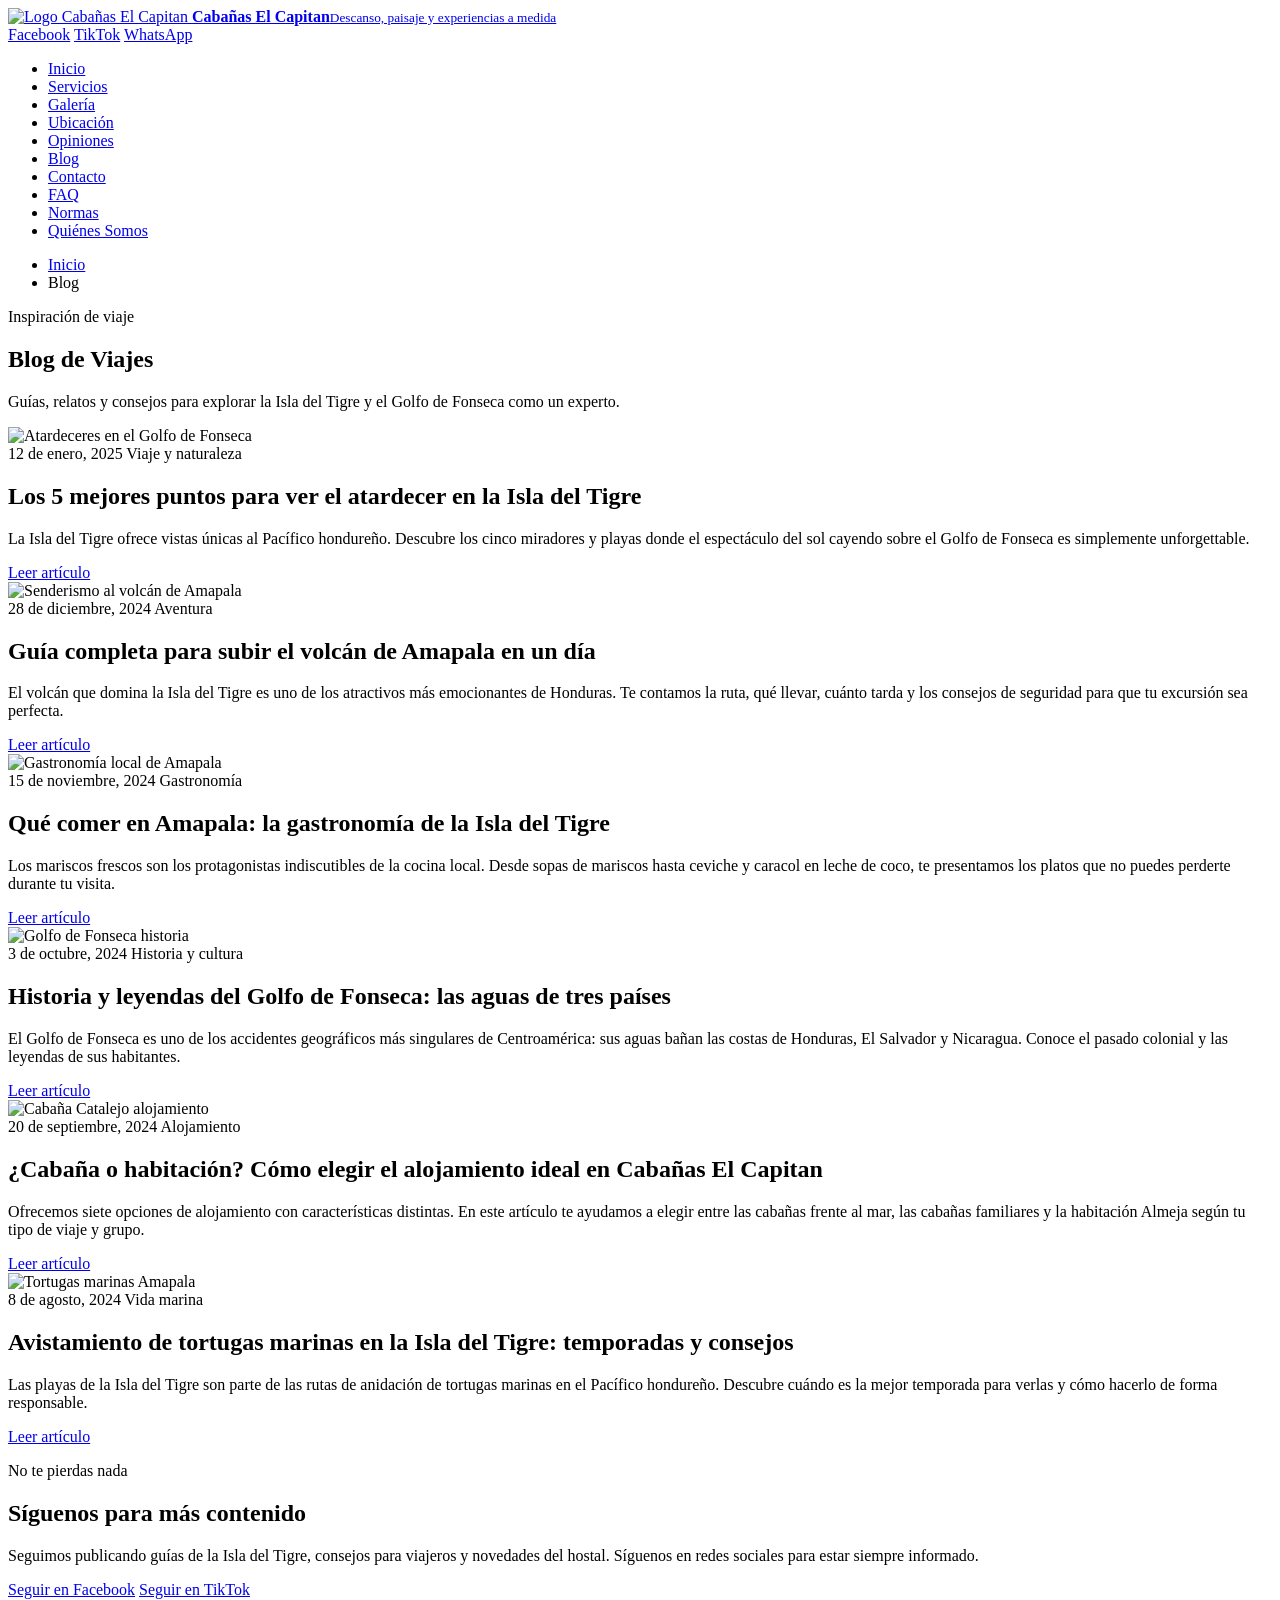
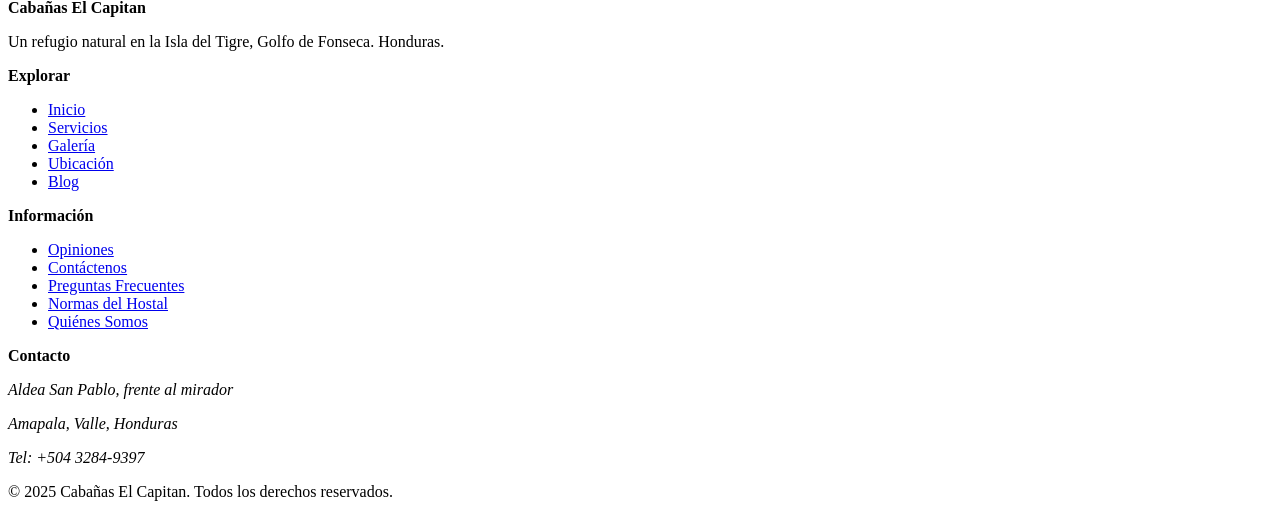
==== blog.html @ 21fb7a29 "chore: hecho el html de blog" ====
<!DOCTYPE html>
<html lang="es">
<head>
    <meta charset="UTF-8">
    <meta name="viewport" content="width=device-width, initial-scale=1.0">
    <title>Blog | Cabañas El Capitan</title>
    <meta name="description" content="Blog de viajes de Cabañas El Capitan. Descubre guías, consejos y relatos sobre la Isla del Tigre y el Golfo de Fonseca, Honduras.">
    <link rel="stylesheet" href="styles/blog.css">
    <script src="javascript/menu.js"></script>
</head>
<body>

<header>
    <div>
        <a class="brand" href="index.html">
            <img src="img/logo/width_533.webp" width="48" height="48" alt="Logo Cabañas El Capitan">
            <span><strong>Cabañas El Capitan</strong><small>Descanso, paisaje y experiencias a medida</small></span>
        </a>
        <div class="header-social">
            <a href="https://www.facebook.com/profile.php?id=61557780654785" target="_blank">Facebook</a>
            <a href="https://www.tiktok.com/@karol.guzmn11" target="_blank">TikTok</a>
            <a href="https://wa.me/50432849397?text=Hola%20quiero%20mas%20informacion" target="_blank">WhatsApp</a>
        </div>
        <div class="hamburguer-buttons" id="menu-toggle"><div></div><div></div><div></div></div>
    </div>
    <nav class="hidden" id="site-nav">
        <ul>
            <li><a href="index.html">Inicio</a></li>
            <li><a href="servicios.html">Servicios</a></li>
            <li><a href="galeria.html">Galería</a></li>
            <li><a href="ubicacion.html">Ubicación</a></li>
            <li><a href="opiniones.html">Opiniones</a></li>
            <li><a href="blog.html">Blog</a></li>
            <li><a href="contacto.html">Contacto</a></li>
            <li><a href="faq.html">FAQ</a></li>
            <li><a href="normas.html">Normas</a></li>
            <li><a href="quienes-somos.html">Quiénes Somos</a></li>
        </ul>
    </nav>
</header>

<main>

    <section class="page-banner">
        <div class="container">
            <nav class="breadcrumb" aria-label="Ruta de navegación">
                <ul><li><a href="index.html">Inicio</a></li><li>Blog</li></ul>
            </nav>
            <p class="kicker">Inspiración de viaje</p>
            <h1>Blog de Viajes</h1>
            <p>Guías, relatos y consejos para explorar la Isla del Tigre y el Golfo de Fonseca como un experto.</p>
        </div>
    </section>

    <section class="section">
        <div class="container">
            <div class="blog-grid">

                <article class="blog-card">
                    <div class="blog-card-img">
                        <img src="img/Area Social/1.jpg" alt="Atardeceres en el Golfo de Fonseca">
                    </div>
                    <div class="blog-card-body">
                        <span class="post-date">12 de enero, 2025</span>
                        <span class="post-tag">Viaje y naturaleza</span>
                        <h2>Los 5 mejores puntos para ver el atardecer en la Isla del Tigre</h2>
                        <p>La Isla del Tigre ofrece vistas únicas al Pacífico hondureño. Descubre los cinco miradores y playas donde el espectáculo del sol cayendo sobre el Golfo de Fonseca es simplemente unforgettable.</p>
                        <a class="btn btn-outline-earth" href="blog.html">Leer artículo</a>
                    </div>
                </article>

                <article class="blog-card">
                    <div class="blog-card-img">
                        <img src="img/Area Social/0.jpg" alt="Senderismo al volcán de Amapala">
                    </div>
                    <div class="blog-card-body">
                        <span class="post-date">28 de diciembre, 2024</span>
                        <span class="post-tag">Aventura</span>
                        <h2>Guía completa para subir el volcán de Amapala en un día</h2>
                        <p>El volcán que domina la Isla del Tigre es uno de los atractivos más emocionantes de Honduras. Te contamos la ruta, qué llevar, cuánto tarda y los consejos de seguridad para que tu excursión sea perfecta.</p>
                        <a class="btn btn-outline-earth" href="blog.html">Leer artículo</a>
                    </div>
                </article>

                <article class="blog-card">
                    <div class="blog-card-img">
                        <img src="img/Area Social/1(1).jpg" alt="Gastronomía local de Amapala">
                    </div>
                    <div class="blog-card-body">
                        <span class="post-date">15 de noviembre, 2024</span>
                        <span class="post-tag">Gastronomía</span>
                        <h2>Qué comer en Amapala: la gastronomía de la Isla del Tigre</h2>
                        <p>Los mariscos frescos son los protagonistas indiscutibles de la cocina local. Desde sopas de mariscos hasta ceviche y caracol en leche de coco, te presentamos los platos que no puedes perderte durante tu visita.</p>
                        <a class="btn btn-outline-earth" href="blog.html">Leer artículo</a>
                    </div>
                </article>

                <article class="blog-card">
                    <div class="blog-card-img">
                        <img src="img/Area Social/1(2).jpg" alt="Golfo de Fonseca historia">
                    </div>
                    <div class="blog-card-body">
                        <span class="post-date">3 de octubre, 2024</span>
                        <span class="post-tag">Historia y cultura</span>
                        <h2>Historia y leyendas del Golfo de Fonseca: las aguas de tres países</h2>
                        <p>El Golfo de Fonseca es uno de los accidentes geográficos más singulares de Centroamérica: sus aguas bañan las costas de Honduras, El Salvador y Nicaragua. Conoce el pasado colonial y las leyendas de sus habitantes.</p>
                        <a class="btn btn-outline-earth" href="blog.html">Leer artículo</a>
                    </div>
                </article>

                <article class="blog-card">
                    <div class="blog-card-img">
                        <img src="img/Cabaña Catalejo/1.jpg" alt="Cabaña Catalejo alojamiento">
                    </div>
                    <div class="blog-card-body">
                        <span class="post-date">20 de septiembre, 2024</span>
                        <span class="post-tag">Alojamiento</span>
                        <h2>¿Cabaña o habitación? Cómo elegir el alojamiento ideal en Cabañas El Capitan</h2>
                        <p>Ofrecemos siete opciones de alojamiento con características distintas. En este artículo te ayudamos a elegir entre las cabañas frente al mar, las cabañas familiares y la habitación Almeja según tu tipo de viaje y grupo.</p>
                        <a class="btn btn-outline-earth" href="blog.html">Leer artículo</a>
                    </div>
                </article>

                <article class="blog-card">
                    <div class="blog-card-img">
                        <img src="img/Cabaña Estribor/1.jpg" alt="Tortugas marinas Amapala">
                    </div>
                    <div class="blog-card-body">
                        <span class="post-date">8 de agosto, 2024</span>
                        <span class="post-tag">Vida marina</span>
                        <h2>Avistamiento de tortugas marinas en la Isla del Tigre: temporadas y consejos</h2>
                        <p>Las playas de la Isla del Tigre son parte de las rutas de anidación de tortugas marinas en el Pacífico hondureño. Descubre cuándo es la mejor temporada para verlas y cómo hacerlo de forma responsable.</p>
                        <a class="btn btn-outline-earth" href="blog.html">Leer artículo</a>
                    </div>
                </article>

            </div>
        </div>
    </section>

    <section class="section section-dark">
        <div class="container cta-block">
            <p class="kicker">No te pierdas nada</p>
            <h2>Síguenos para más contenido</h2>
            <p>Seguimos publicando guías de la Isla del Tigre, consejos para viajeros y novedades del hostal. Síguenos en redes sociales para estar siempre informado.</p>
            <div class="btn-group center-group">
                <a class="btn btn-primary" href="https://www.facebook.com/profile.php?id=61557780654785" target="_blank">Seguir en Facebook</a>
                <a class="btn btn-tiktok" href="https://www.tiktok.com/@karol.guzmn11" target="_blank">Seguir en TikTok</a>
            </div>
        </div>
    </section>

</main>

<footer>
    <div class="container">
        <div class="footer-grid">
            <div class="footer-col"><strong>Cabañas El Capitan</strong><p>Un refugio natural en la Isla del Tigre, Golfo de Fonseca. Honduras.</p></div>
            <div class="footer-col"><strong>Explorar</strong><ul><li><a href="index.html">Inicio</a></li><li><a href="servicios.html">Servicios</a></li><li><a href="galeria.html">Galería</a></li><li><a href="ubicacion.html">Ubicación</a></li><li><a href="blog.html">Blog</a></li></ul></div>
            <div class="footer-col"><strong>Información</strong><ul><li><a href="opiniones.html">Opiniones</a></li><li><a href="contacto.html">Contáctenos</a></li><li><a href="faq.html">Preguntas Frecuentes</a></li><li><a href="normas.html">Normas del Hostal</a></li><li><a href="quienes-somos.html">Quiénes Somos</a></li></ul></div>
            <div class="footer-col"><strong>Contacto</strong><address><p>Aldea San Pablo, frente al mirador</p><p>Amapala, Valle, Honduras</p><p>Tel: +504 3284-9397</p></address></div>
        </div>
        <div class="footer-bottom"><p>&copy; 2025 Cabañas El Capitan. Todos los derechos reservados.</p></div>
    </div>
</footer>
</body>
</html>
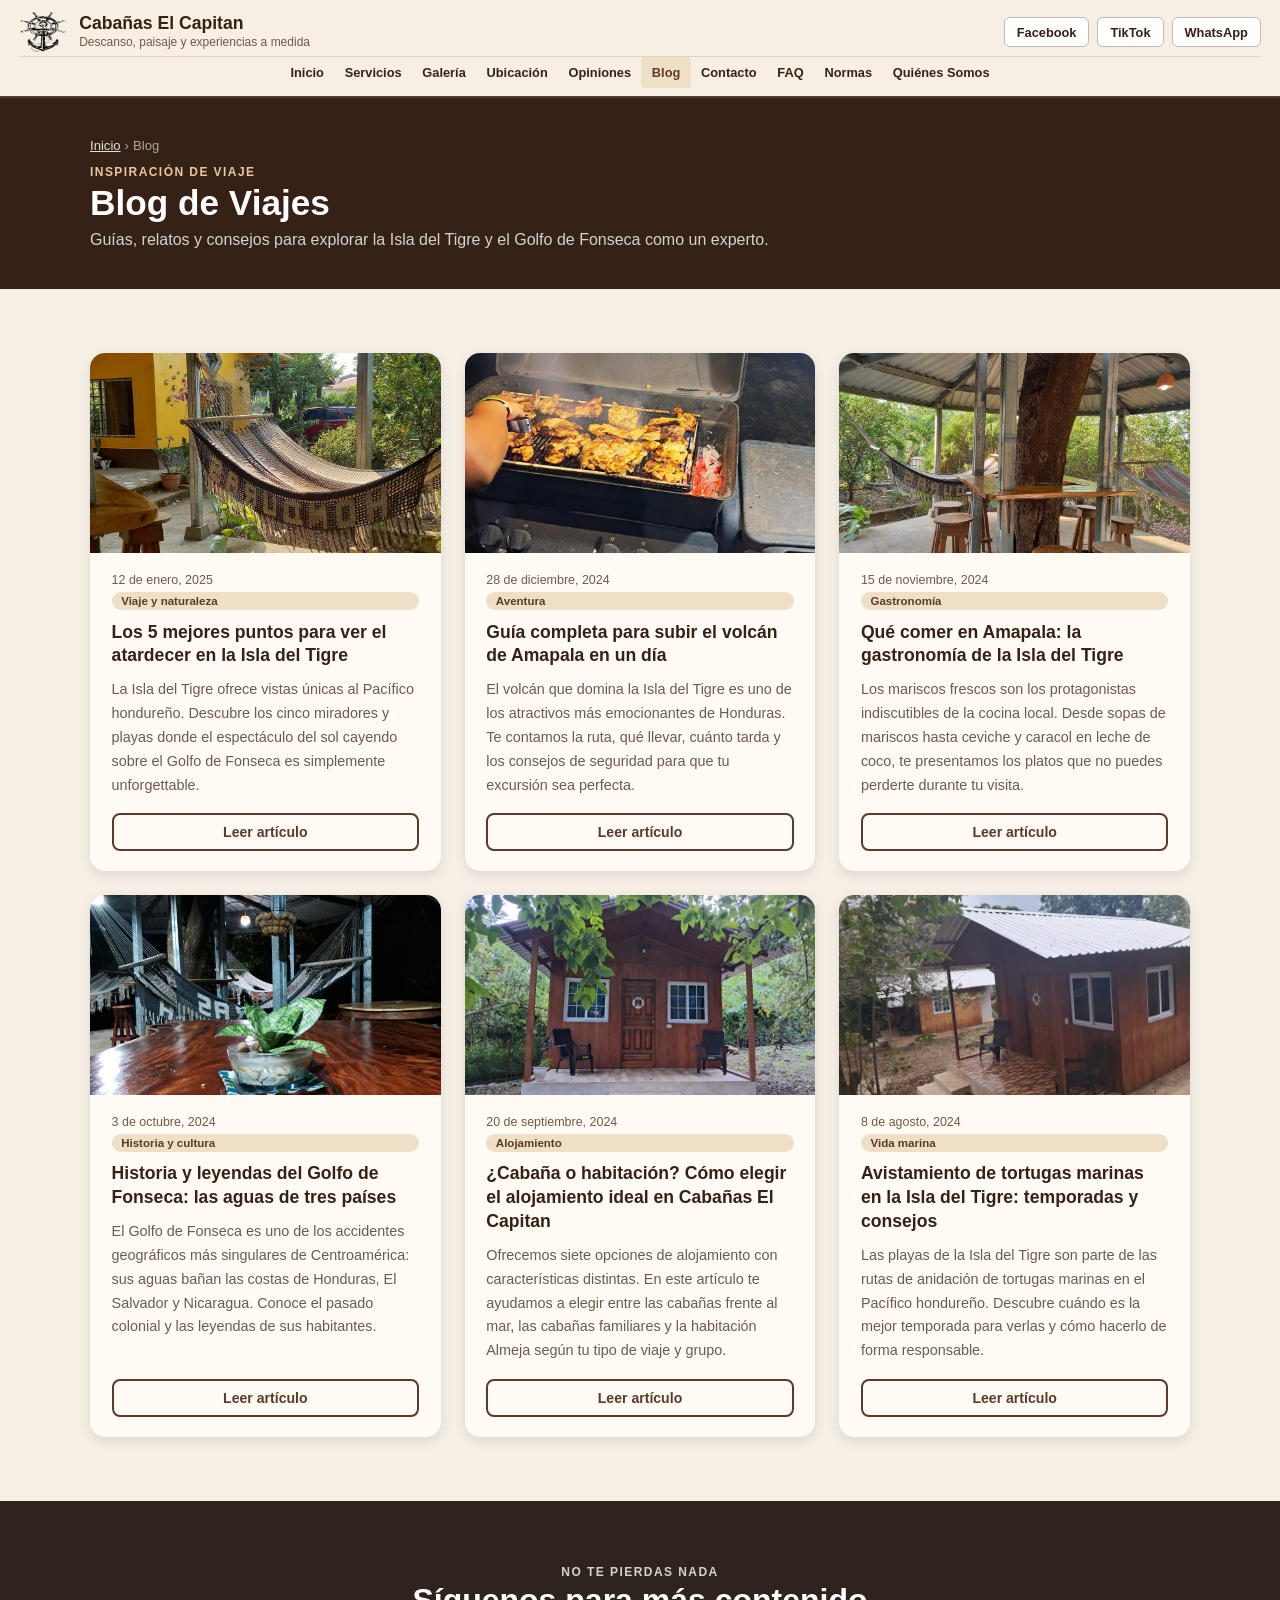
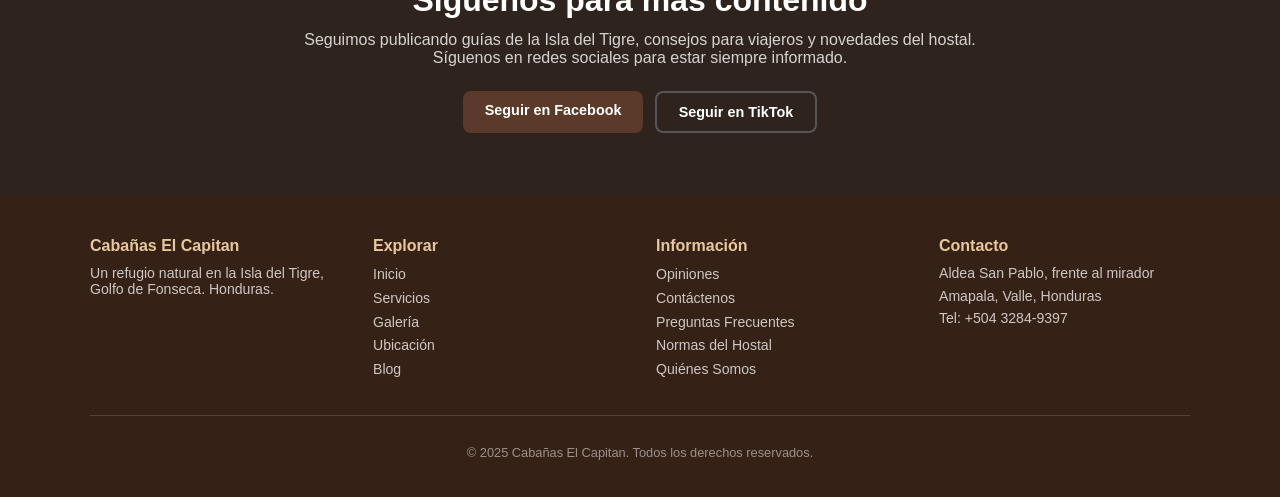
==== commit 27588320: "Terminado css de blog" ====
--- a/blog.html
+++ b/blog.html
@@ -1,167 +1,258 @@
-<!DOCTYPE html>
+<!doctype html>
 <html lang="es">
+
 <head>
-    <meta charset="UTF-8">
-    <meta name="viewport" content="width=device-width, initial-scale=1.0">
-    <title>Blog | Cabañas El Capitan</title>
-    <meta name="description" content="Blog de viajes de Cabañas El Capitan. Descubre guías, consejos y relatos sobre la Isla del Tigre y el Golfo de Fonseca, Honduras.">
-    <link rel="stylesheet" href="styles/blog.css">
-    <script src="javascript/menu.js"></script>
+  <meta charset="UTF-8" />
+  <meta name="viewport" content="width=device-width, initial-scale=1.0" />
+  <title>Blog | Cabañas El Capitan</title>
+  <meta name="description"
+    content="Blog de viajes de Cabañas El Capitan. Descubre guías, consejos y relatos sobre la Isla del Tigre y el Golfo de Fonseca, Honduras." />
+  <link rel="stylesheet" href="styles/blog.css" />
+  <script src="javascript/menu.js"></script>
 </head>
+
 <body>
-
-<header>
+  <header>
     <div>
-        <a class="brand" href="index.html">
-            <img src="img/logo/width_533.webp" width="48" height="48" alt="Logo Cabañas El Capitan">
-            <span><strong>Cabañas El Capitan</strong><small>Descanso, paisaje y experiencias a medida</small></span>
-        </a>
-        <div class="header-social">
-            <a href="https://www.facebook.com/profile.php?id=61557780654785" target="_blank">Facebook</a>
-            <a href="https://www.tiktok.com/@karol.guzmn11" target="_blank">TikTok</a>
-            <a href="https://wa.me/50432849397?text=Hola%20quiero%20mas%20informacion" target="_blank">WhatsApp</a>
-        </div>
-        <div class="hamburguer-buttons" id="menu-toggle"><div></div><div></div><div></div></div>
+      <a class="brand" href="index.html">
+        <img src="img/logo/logo_1.webp" width="48" height="48" alt="Logo Cabañas El Capitan" />
+        <span><strong>Cabañas El Capitan</strong><small>Descanso, paisaje y experiencias a medida</small></span>
+      </a>
+      <div class="header-social">
+        <a href="https://www.facebook.com/profile.php?id=61557780654785" target="_blank">Facebook</a>
+        <a href="https://www.tiktok.com/@karol.guzmn11" target="_blank">TikTok</a>
+        <a href="https://wa.me/50432849397?text=Hola%20quiero%20mas%20informacion" target="_blank">WhatsApp</a>
+      </div>
+      <div class="hamburguer-buttons" id="menu-toggle">
+        <div></div>
+        <div></div>
+        <div></div>
+      </div>
     </div>
     <nav class="hidden" id="site-nav">
-        <ul>
+      <ul>
+        <li><a href="index.html">Inicio</a></li>
+        <li><a href="servicios.html">Servicios</a></li>
+        <li><a href="galeria.html">Galería</a></li>
+        <li><a href="ubicacion.html">Ubicación</a></li>
+        <li><a href="opiniones.html">Opiniones</a></li>
+        <li><a href="blog.html">Blog</a></li>
+        <li><a href="contacto.html">Contacto</a></li>
+        <li><a href="faq.html">FAQ</a></li>
+        <li><a href="normas.html">Normas</a></li>
+        <li><a href="quienes-somos.html">Quiénes Somos</a></li>
+      </ul>
+    </nav>
+  </header>
+
+  <main>
+    <section class="page-banner">
+      <div class="container">
+        <nav class="breadcrumb" aria-label="Ruta de navegación">
+          <ul>
+            <li><a href="index.html">Inicio</a></li>
+            <li>Blog</li>
+          </ul>
+        </nav>
+        <p class="kicker">Inspiración de viaje</p>
+        <h1>Blog de Viajes</h1>
+        <p>
+          Guías, relatos y consejos para explorar la Isla del Tigre y el Golfo
+          de Fonseca como un experto.
+        </p>
+      </div>
+    </section>
+
+    <section class="section">
+      <div class="container">
+        <div class="blog-grid">
+          <article class="blog-card">
+            <div class="blog-card-img">
+              <img src="img/Area Social/area_social_5.jpg" alt="Atardeceres en el Golfo de Fonseca" />
+            </div>
+            <div class="blog-card-body">
+              <span class="post-date">12 de enero, 2025</span>
+              <span class="post-tag">Viaje y naturaleza</span>
+              <h2>
+                Los 5 mejores puntos para ver el atardecer en la Isla del
+                Tigre
+              </h2>
+              <p>
+                La Isla del Tigre ofrece vistas únicas al Pacífico hondureño.
+                Descubre los cinco miradores y playas donde el espectáculo del
+                sol cayendo sobre el Golfo de Fonseca es simplemente
+                unforgettable.
+              </p>
+              <a class="btn btn-outline-earth" href="blog.html">Leer artículo</a>
+            </div>
+          </article>
+
+          <article class="blog-card">
+            <div class="blog-card-img">
+              <img src="img/Area Social/area_social_1.jpg" alt="Senderismo al volcán de Amapala" />
+            </div>
+            <div class="blog-card-body">
+              <span class="post-date">28 de diciembre, 2024</span>
+              <span class="post-tag">Aventura</span>
+              <h2>Guía completa para subir el volcán de Amapala en un día</h2>
+              <p>
+                El volcán que domina la Isla del Tigre es uno de los
+                atractivos más emocionantes de Honduras. Te contamos la ruta,
+                qué llevar, cuánto tarda y los consejos de seguridad para que
+                tu excursión sea perfecta.
+              </p>
+              <a class="btn btn-outline-earth" href="blog.html">Leer artículo</a>
+            </div>
+          </article>
+
+          <article class="blog-card">
+            <div class="blog-card-img">
+              <img src="img/Area Social/area_social_2.jpg" alt="Gastronomía local de Amapala" />
+            </div>
+            <div class="blog-card-body">
+              <span class="post-date">15 de noviembre, 2024</span>
+              <span class="post-tag">Gastronomía</span>
+              <h2>
+                Qué comer en Amapala: la gastronomía de la Isla del Tigre
+              </h2>
+              <p>
+                Los mariscos frescos son los protagonistas indiscutibles de la
+                cocina local. Desde sopas de mariscos hasta ceviche y caracol
+                en leche de coco, te presentamos los platos que no puedes
+                perderte durante tu visita.
+              </p>
+              <a class="btn btn-outline-earth" href="blog.html">Leer artículo</a>
+            </div>
+          </article>
+
+          <article class="blog-card">
+            <div class="blog-card-img">
+              <img src="img/Area Social/area_social_3.jpg" alt="Golfo de Fonseca historia" />
+            </div>
+            <div class="blog-card-body">
+              <span class="post-date">3 de octubre, 2024</span>
+              <span class="post-tag">Historia y cultura</span>
+              <h2>
+                Historia y leyendas del Golfo de Fonseca: las aguas de tres
+                países
+              </h2>
+              <p>
+                El Golfo de Fonseca es uno de los accidentes geográficos más
+                singulares de Centroamérica: sus aguas bañan las costas de
+                Honduras, El Salvador y Nicaragua. Conoce el pasado colonial y
+                las leyendas de sus habitantes.
+              </p>
+              <a class="btn btn-outline-earth" href="blog.html">Leer artículo</a>
+            </div>
+          </article>
+
+          <article class="blog-card">
+            <div class="blog-card-img">
+              <img src="img/Cabaña Catalejo/cabana_catalejo_1.jpg" alt="Cabaña Catalejo alojamiento" />
+            </div>
+            <div class="blog-card-body">
+              <span class="post-date">20 de septiembre, 2024</span>
+              <span class="post-tag">Alojamiento</span>
+              <h2>
+                ¿Cabaña o habitación? Cómo elegir el alojamiento ideal en
+                Cabañas El Capitan
+              </h2>
+              <p>
+                Ofrecemos siete opciones de alojamiento con características
+                distintas. En este artículo te ayudamos a elegir entre las
+                cabañas frente al mar, las cabañas familiares y la habitación
+                Almeja según tu tipo de viaje y grupo.
+              </p>
+              <a class="btn btn-outline-earth" href="blog.html">Leer artículo</a>
+            </div>
+          </article>
+
+          <article class="blog-card">
+            <div class="blog-card-img">
+              <img src="img/Cabaña Estribor/cabana_estribor_1.jpg" alt="Tortugas marinas Amapala" />
+            </div>
+            <div class="blog-card-body">
+              <span class="post-date">8 de agosto, 2024</span>
+              <span class="post-tag">Vida marina</span>
+              <h2>
+                Avistamiento de tortugas marinas en la Isla del Tigre:
+                temporadas y consejos
+              </h2>
+              <p>
+                Las playas de la Isla del Tigre son parte de las rutas de
+                anidación de tortugas marinas en el Pacífico hondureño.
+                Descubre cuándo es la mejor temporada para verlas y cómo
+                hacerlo de forma responsable.
+              </p>
+              <a class="btn btn-outline-earth" href="blog.html">Leer artículo</a>
+            </div>
+          </article>
+        </div>
+      </div>
+    </section>
+
+    <section class="section section-dark">
+      <div class="container cta-block">
+        <p class="kicker">No te pierdas nada</p>
+        <h2>Síguenos para más contenido</h2>
+        <p>
+          Seguimos publicando guías de la Isla del Tigre, consejos para
+          viajeros y novedades del hostal. Síguenos en redes sociales para
+          estar siempre informado.
+        </p>
+        <div class="btn-group center-group">
+          <a class="btn btn-primary" href="https://www.facebook.com/profile.php?id=61557780654785"
+            target="_blank">Seguir en Facebook</a>
+          <a class="btn btn-tiktok" href="https://www.tiktok.com/@karol.guzmn11" target="_blank">Seguir en TikTok</a>
+        </div>
+      </div>
+    </section>
+  </main>
+
+  <footer>
+    <div class="container">
+      <div class="footer-grid">
+        <div class="footer-col">
+          <strong>Cabañas El Capitan</strong>
+          <p>
+            Un refugio natural en la Isla del Tigre, Golfo de Fonseca.
+            Honduras.
+          </p>
+        </div>
+        <div class="footer-col">
+          <strong>Explorar</strong>
+          <ul>
             <li><a href="index.html">Inicio</a></li>
             <li><a href="servicios.html">Servicios</a></li>
             <li><a href="galeria.html">Galería</a></li>
             <li><a href="ubicacion.html">Ubicación</a></li>
+            <li><a href="blog.html">Blog</a></li>
+          </ul>
+        </div>
+        <div class="footer-col">
+          <strong>Información</strong>
+          <ul>
             <li><a href="opiniones.html">Opiniones</a></li>
-            <li><a href="blog.html">Blog</a></li>
-            <li><a href="contacto.html">Contacto</a></li>
-            <li><a href="faq.html">FAQ</a></li>
-            <li><a href="normas.html">Normas</a></li>
+            <li><a href="contacto.html">Contáctenos</a></li>
+            <li><a href="faq.html">Preguntas Frecuentes</a></li>
+            <li><a href="normas.html">Normas del Hostal</a></li>
             <li><a href="quienes-somos.html">Quiénes Somos</a></li>
-        </ul>
-    </nav>
-</header>
-
-<main>
-
-    <section class="page-banner">
-        <div class="container">
-            <nav class="breadcrumb" aria-label="Ruta de navegación">
-                <ul><li><a href="index.html">Inicio</a></li><li>Blog</li></ul>
-            </nav>
-            <p class="kicker">Inspiración de viaje</p>
-            <h1>Blog de Viajes</h1>
-            <p>Guías, relatos y consejos para explorar la Isla del Tigre y el Golfo de Fonseca como un experto.</p>
-        </div>
-    </section>
-
-    <section class="section">
-        <div class="container">
-            <div class="blog-grid">
-
-                <article class="blog-card">
-                    <div class="blog-card-img">
-                        <img src="img/Area Social/1.jpg" alt="Atardeceres en el Golfo de Fonseca">
-                    </div>
-                    <div class="blog-card-body">
-                        <span class="post-date">12 de enero, 2025</span>
-                        <span class="post-tag">Viaje y naturaleza</span>
-                        <h2>Los 5 mejores puntos para ver el atardecer en la Isla del Tigre</h2>
-                        <p>La Isla del Tigre ofrece vistas únicas al Pacífico hondureño. Descubre los cinco miradores y playas donde el espectáculo del sol cayendo sobre el Golfo de Fonseca es simplemente unforgettable.</p>
-                        <a class="btn btn-outline-earth" href="blog.html">Leer artículo</a>
-                    </div>
-                </article>
-
-                <article class="blog-card">
-                    <div class="blog-card-img">
-                        <img src="img/Area Social/0.jpg" alt="Senderismo al volcán de Amapala">
-                    </div>
-                    <div class="blog-card-body">
-                        <span class="post-date">28 de diciembre, 2024</span>
-                        <span class="post-tag">Aventura</span>
-                        <h2>Guía completa para subir el volcán de Amapala en un día</h2>
-                        <p>El volcán que domina la Isla del Tigre es uno de los atractivos más emocionantes de Honduras. Te contamos la ruta, qué llevar, cuánto tarda y los consejos de seguridad para que tu excursión sea perfecta.</p>
-                        <a class="btn btn-outline-earth" href="blog.html">Leer artículo</a>
-                    </div>
-                </article>
-
-                <article class="blog-card">
-                    <div class="blog-card-img">
-                        <img src="img/Area Social/1(1).jpg" alt="Gastronomía local de Amapala">
-                    </div>
-                    <div class="blog-card-body">
-                        <span class="post-date">15 de noviembre, 2024</span>
-                        <span class="post-tag">Gastronomía</span>
-                        <h2>Qué comer en Amapala: la gastronomía de la Isla del Tigre</h2>
-                        <p>Los mariscos frescos son los protagonistas indiscutibles de la cocina local. Desde sopas de mariscos hasta ceviche y caracol en leche de coco, te presentamos los platos que no puedes perderte durante tu visita.</p>
-                        <a class="btn btn-outline-earth" href="blog.html">Leer artículo</a>
-                    </div>
-                </article>
-
-                <article class="blog-card">
-                    <div class="blog-card-img">
-                        <img src="img/Area Social/1(2).jpg" alt="Golfo de Fonseca historia">
-                    </div>
-                    <div class="blog-card-body">
-                        <span class="post-date">3 de octubre, 2024</span>
-                        <span class="post-tag">Historia y cultura</span>
-                        <h2>Historia y leyendas del Golfo de Fonseca: las aguas de tres países</h2>
-                        <p>El Golfo de Fonseca es uno de los accidentes geográficos más singulares de Centroamérica: sus aguas bañan las costas de Honduras, El Salvador y Nicaragua. Conoce el pasado colonial y las leyendas de sus habitantes.</p>
-                        <a class="btn btn-outline-earth" href="blog.html">Leer artículo</a>
-                    </div>
-                </article>
-
-                <article class="blog-card">
-                    <div class="blog-card-img">
-                        <img src="img/Cabaña Catalejo/1.jpg" alt="Cabaña Catalejo alojamiento">
-                    </div>
-                    <div class="blog-card-body">
-                        <span class="post-date">20 de septiembre, 2024</span>
-                        <span class="post-tag">Alojamiento</span>
-                        <h2>¿Cabaña o habitación? Cómo elegir el alojamiento ideal en Cabañas El Capitan</h2>
-                        <p>Ofrecemos siete opciones de alojamiento con características distintas. En este artículo te ayudamos a elegir entre las cabañas frente al mar, las cabañas familiares y la habitación Almeja según tu tipo de viaje y grupo.</p>
-                        <a class="btn btn-outline-earth" href="blog.html">Leer artículo</a>
-                    </div>
-                </article>
-
-                <article class="blog-card">
-                    <div class="blog-card-img">
-                        <img src="img/Cabaña Estribor/1.jpg" alt="Tortugas marinas Amapala">
-                    </div>
-                    <div class="blog-card-body">
-                        <span class="post-date">8 de agosto, 2024</span>
-                        <span class="post-tag">Vida marina</span>
-                        <h2>Avistamiento de tortugas marinas en la Isla del Tigre: temporadas y consejos</h2>
-                        <p>Las playas de la Isla del Tigre son parte de las rutas de anidación de tortugas marinas en el Pacífico hondureño. Descubre cuándo es la mejor temporada para verlas y cómo hacerlo de forma responsable.</p>
-                        <a class="btn btn-outline-earth" href="blog.html">Leer artículo</a>
-                    </div>
-                </article>
-
-            </div>
-        </div>
-    </section>
-
-    <section class="section section-dark">
-        <div class="container cta-block">
-            <p class="kicker">No te pierdas nada</p>
-            <h2>Síguenos para más contenido</h2>
-            <p>Seguimos publicando guías de la Isla del Tigre, consejos para viajeros y novedades del hostal. Síguenos en redes sociales para estar siempre informado.</p>
-            <div class="btn-group center-group">
-                <a class="btn btn-primary" href="https://www.facebook.com/profile.php?id=61557780654785" target="_blank">Seguir en Facebook</a>
-                <a class="btn btn-tiktok" href="https://www.tiktok.com/@karol.guzmn11" target="_blank">Seguir en TikTok</a>
-            </div>
-        </div>
-    </section>
-
-</main>
-
-<footer>
-    <div class="container">
-        <div class="footer-grid">
-            <div class="footer-col"><strong>Cabañas El Capitan</strong><p>Un refugio natural en la Isla del Tigre, Golfo de Fonseca. Honduras.</p></div>
-            <div class="footer-col"><strong>Explorar</strong><ul><li><a href="index.html">Inicio</a></li><li><a href="servicios.html">Servicios</a></li><li><a href="galeria.html">Galería</a></li><li><a href="ubicacion.html">Ubicación</a></li><li><a href="blog.html">Blog</a></li></ul></div>
-            <div class="footer-col"><strong>Información</strong><ul><li><a href="opiniones.html">Opiniones</a></li><li><a href="contacto.html">Contáctenos</a></li><li><a href="faq.html">Preguntas Frecuentes</a></li><li><a href="normas.html">Normas del Hostal</a></li><li><a href="quienes-somos.html">Quiénes Somos</a></li></ul></div>
-            <div class="footer-col"><strong>Contacto</strong><address><p>Aldea San Pablo, frente al mirador</p><p>Amapala, Valle, Honduras</p><p>Tel: +504 3284-9397</p></address></div>
-        </div>
-        <div class="footer-bottom"><p>&copy; 2025 Cabañas El Capitan. Todos los derechos reservados.</p></div>
+          </ul>
+        </div>
+        <div class="footer-col">
+          <strong>Contacto</strong>
+          <address>
+            <p>Aldea San Pablo, frente al mirador</p>
+            <p>Amapala, Valle, Honduras</p>
+            <p>Tel: +504 3284-9397</p>
+          </address>
+        </div>
+      </div>
+      <div class="footer-bottom">
+        <p>&copy; 2025 Cabañas El Capitan. Todos los derechos reservados.</p>
+      </div>
     </div>
-</footer>
+  </footer>
 </body>
-</html>
+
+</html>
--- a/styles/blog.css
+++ b/styles/blog.css
@@ -0,0 +1,480 @@
+* {
+    box-sizing: border-box;
+}
+
+html {
+    height: 100%;
+}
+
+body {
+    display: flex;
+    flex-direction: column;
+    min-height: 100%;
+    margin: 0;
+    padding: 0;
+    font-family: Arial, Helvetica, sans-serif;
+    background-color: #f6efe6;
+    color: #33261f;
+}
+
+img {
+    display: block;
+    max-width: 100%;
+}
+
+a {
+    color: inherit;
+}
+
+main {
+    flex: 1;
+}
+
+.container {
+    max-width: 1100px;
+    width: calc(100% - 2rem);
+    margin: 0 auto;
+}
+
+header {
+    display: flex;
+    flex-direction: column;
+    background-color: #f7efe4;
+    border-bottom: 2px solid #5b3a29;
+}
+
+header>div {
+    display: flex;
+    align-items: center;
+    justify-content: space-between;
+    gap: 1rem;
+    padding: 0.75rem 1.2rem;
+}
+
+.hamburguer-buttons {
+    display: flex;
+    flex-direction: column;
+    justify-content: space-evenly;
+    width: 48px;
+    height: 48px;
+    padding: 0.25rem;
+    cursor: pointer;
+}
+
+.hamburguer-buttons div {
+    background-color: #362117;
+    height: 0.25rem;
+    border-radius: 3px;
+}
+
+.brand {
+    display: flex;
+    align-items: center;
+    gap: 0.75rem;
+    text-decoration: none;
+    color: #362117;
+}
+
+.brand img {
+    border-radius: 8px;
+}
+
+.brand strong {
+    display: block;
+    font-size: 1.1rem;
+    line-height: 1;
+}
+
+.brand small {
+    display: block;
+    font-size: 0.75rem;
+    color: #6e5a4d;
+    margin-top: 0.15rem;
+}
+
+.header-social {
+    display: none;
+    gap: 0.5rem;
+}
+
+.header-social a {
+    padding: 0.4rem 0.75rem;
+    background-color: #fff;
+    border: 1px solid #bbb;
+    border-radius: 6px;
+    text-decoration: none;
+    color: #362117;
+    font-size: 0.8rem;
+    font-weight: 700;
+}
+
+.header-social a:hover {
+    background-color: #f0dfc7;
+}
+
+header nav {
+    overflow: hidden;
+    max-height: 100vh;
+    transition: max-height 0.5s ease-in-out;
+    background-color: #fffaf4;
+    border-top: 1px solid #ddd;
+}
+
+header nav.hidden {
+    max-height: 0;
+}
+
+header nav ul {
+    list-style: none;
+    padding: 0;
+    margin: 0;
+}
+
+header nav ul li {
+    border-bottom: 1px solid #eee;
+}
+
+header nav ul li a {
+    display: block;
+    padding: 0.75rem 1.2rem;
+    text-decoration: none;
+    color: #362117;
+    font-weight: 600;
+}
+
+header nav ul li a:hover,
+header nav ul li a.active {
+    background-color: #f0dfc7;
+    color: #5b3a29;
+}
+
+@media (min-width:720px) {
+    header {
+        flex-direction: row;
+        flex-wrap: wrap;
+        align-items: center;
+        padding: 0.5rem 1.2rem;
+    }
+
+    header>div {
+        flex: 1;
+        padding: 0;
+    }
+
+    .hamburguer-buttons {
+        display: none;
+    }
+
+    .header-social {
+        display: flex;
+    }
+
+    header nav {
+        overflow: visible;
+        max-height: none;
+        background: none;
+        border-top: 1px solid rgba(91, 58, 41, 0.15);
+        flex: 0 0 100%;
+        transition: none;
+    }
+
+    header nav.hidden {
+        max-height: none;
+    }
+
+    header nav ul {
+        display: flex;
+        flex-wrap: wrap;
+        align-items: center;
+        justify-content: center;
+    }
+
+    header nav ul li {
+        border-bottom: none;
+    }
+
+    header nav ul li a {
+        font-size: 0.8rem;
+        padding: 0.5rem 0.65rem;
+        border-radius: 4px;
+    }
+}
+
+footer {
+    background-color: #362117;
+    color: #fff;
+    padding: 2.5rem 0 1.5rem;
+}
+
+.footer-grid {
+    display: flex;
+    flex-wrap: wrap;
+    gap: 2rem;
+}
+
+.footer-col {
+    flex: 1 1 180px;
+}
+
+.footer-col strong {
+    display: block;
+    font-size: 1rem;
+    margin-bottom: 0.65rem;
+    color: #e7c89e;
+}
+
+.footer-col p,
+.footer-col address {
+    margin: 0 0 0.4rem;
+    color: rgba(255, 255, 255, 0.75);
+    font-size: 0.88rem;
+    font-style: normal;
+}
+
+.footer-col ul {
+    list-style: none;
+    padding: 0;
+    margin: 0;
+}
+
+.footer-col ul li {
+    margin-bottom: 0.35rem;
+}
+
+.footer-col ul li a {
+    color: rgba(255, 255, 255, 0.75);
+    text-decoration: none;
+    font-size: 0.88rem;
+}
+
+.footer-col ul li a:hover {
+    color: #fff;
+    text-decoration: underline;
+}
+
+.footer-bottom {
+    margin-top: 2rem;
+    padding-top: 1rem;
+    border-top: 1px solid rgba(255, 255, 255, 0.15);
+    text-align: center;
+    color: rgba(255, 255, 255, 0.5);
+    font-size: 0.8rem;
+}
+
+.btn {
+    display: inline-block;
+    padding: 0.7rem 1.35rem;
+    border-radius: 8px;
+    text-decoration: none;
+    font-weight: 700;
+    font-size: 0.9rem;
+    cursor: pointer;
+    border: none;
+    text-align: center;
+}
+
+.btn-primary {
+    background-color: #5b3a29;
+    color: #fff;
+}
+
+.btn-primary:hover {
+    background-color: #362117;
+}
+
+.btn-tiktok {
+    background-color: #2f241d;
+    color: #fff;
+    border: 2px solid #555;
+}
+
+.btn-tiktok:hover {
+    background-color: #1a1510;
+}
+
+.btn-outline-earth {
+    background-color: transparent;
+    border: 2px solid #5b3a29;
+    color: #5b3a29;
+    border-radius: 8px;
+    padding: 0.55rem 1.1rem;
+    font-size: 0.88rem;
+    font-weight: 700;
+    display: inline-block;
+    text-decoration: none;
+}
+
+.btn-outline-earth:hover {
+    background-color: #5b3a29;
+    color: #fff;
+}
+
+.btn-group {
+    display: flex;
+    flex-wrap: wrap;
+    gap: 0.75rem;
+    margin-top: 1.5rem;
+}
+
+.center-group {
+    justify-content: center;
+}
+
+.section {
+    padding: 4rem 0;
+}
+
+.section-dark {
+    background-color: #2f241d;
+    color: #fff;
+}
+
+.kicker {
+    margin: 0 0 0.5rem;
+    color: #2f5b47;
+    text-transform: uppercase;
+    letter-spacing: 0.12em;
+    font-size: 0.75rem;
+    font-weight: 800;
+}
+
+.cta-block {
+    text-align: center;
+}
+
+.cta-block h2 {
+    font-size: 2rem;
+    margin: 0.2rem 0 0.75rem;
+    color: #fff;
+}
+
+.cta-block p {
+    margin: 0 auto;
+    color: rgba(255, 255, 255, 0.8);
+    max-width: 44rem;
+}
+
+.page-banner {
+    background-color: #362117;
+    color: #fff;
+    padding: 2.5rem 0;
+}
+
+.page-banner .kicker {
+    color: #e7c89e;
+}
+
+.page-banner h1 {
+    font-size: 2.2rem;
+    margin: 0.25rem 0 0.5rem;
+    color: #fff;
+}
+
+.page-banner p {
+    margin: 0;
+    color: rgba(255, 255, 255, 0.8);
+    max-width: 44rem;
+}
+
+.breadcrumb ul {
+    list-style: none;
+    padding: 0;
+    margin: 0 0 0.75rem;
+    display: flex;
+    flex-wrap: wrap;
+    gap: 0.25rem;
+    align-items: center;
+}
+
+.breadcrumb ul li {
+    font-size: 0.82rem;
+    color: rgba(255, 255, 255, 0.6);
+}
+
+.breadcrumb ul li a {
+    color: rgba(255, 255, 255, 0.85);
+    text-decoration: underline;
+}
+
+.breadcrumb ul li+li::before {
+    content: "›";
+    margin-right: 0.25rem;
+}
+
+.blog-grid {
+    display: flex;
+    flex-wrap: wrap;
+    gap: 1.5rem;
+}
+
+.blog-card {
+    flex: 0 0 100%;
+    background-color: #fffaf4;
+    border-radius: 15px;
+    overflow: hidden;
+    box-shadow: 0 4px 12px rgba(0, 0, 0, 0.1);
+    display: flex;
+    flex-direction: column;
+}
+
+@media (min-width:600px) {
+    .blog-card {
+        flex: 0 0 calc(50% - 0.75rem);
+    }
+}
+
+@media (min-width:1000px) {
+    .blog-card {
+        flex: 0 0 calc(33.333% - 1rem);
+    }
+}
+
+.blog-card-img {
+    height: 200px;
+    overflow: hidden;
+}
+
+.blog-card-img img {
+    width: 100%;
+    height: 100%;
+    object-fit: cover;
+    object-position: center;
+}
+
+.blog-card-body {
+    padding: 1.25rem 1.35rem;
+    display: flex;
+    flex-direction: column;
+    flex: 1;
+}
+
+.post-date {
+    font-size: 0.78rem;
+    color: #6e5a4d;
+}
+
+.post-tag {
+    display: inline-block;
+    margin: 0.3rem 0 0.65rem;
+    padding: 0.2rem 0.6rem;
+    background-color: #f0dfc7;
+    border-radius: 999px;
+    font-size: 0.72rem;
+    font-weight: 700;
+    color: #5b3a29;
+}
+
+.blog-card-body h2 {
+    font-size: 1.1rem;
+    margin: 0 0 0.65rem;
+    color: #362117;
+    line-height: 1.35;
+}
+
+.blog-card-body p {
+    flex: 1;
+    margin: 0 0 1rem;
+    color: #6e5a4d;
+    font-size: 0.9rem;
+    line-height: 1.65;
+}
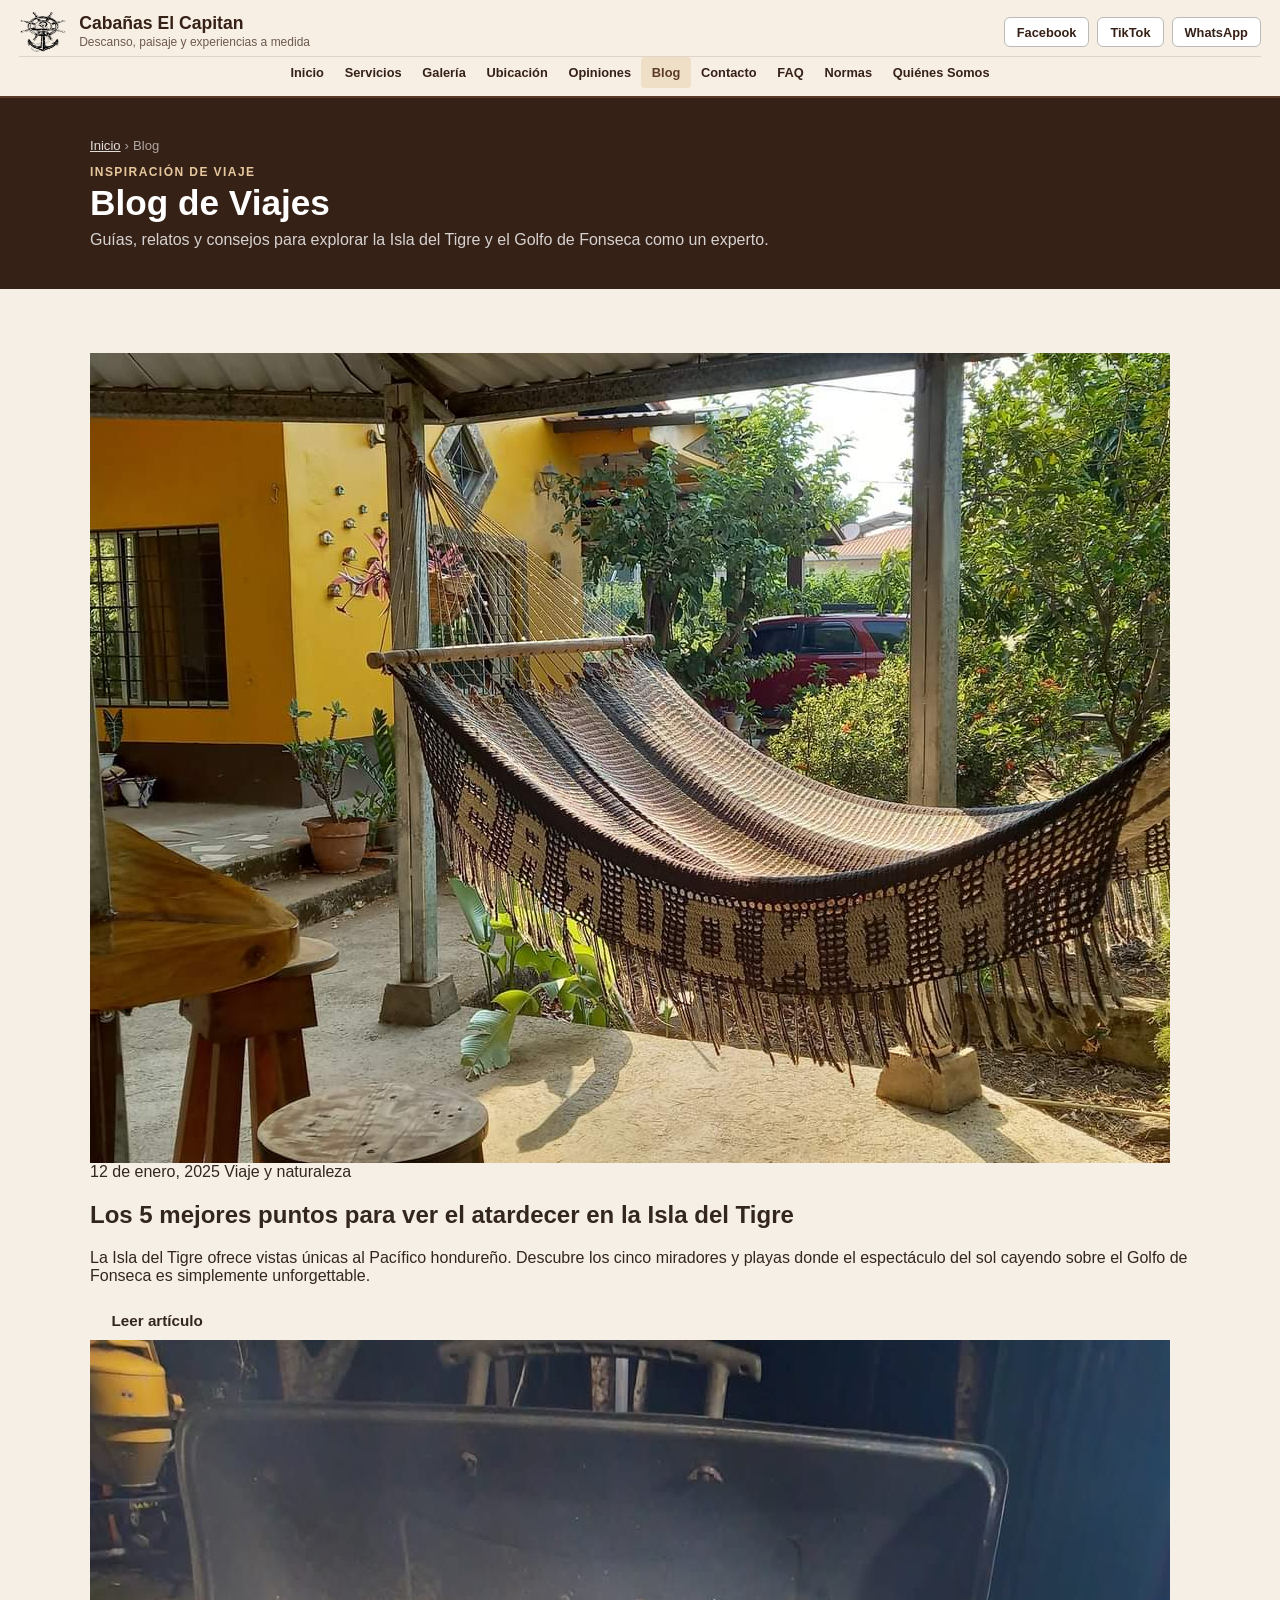
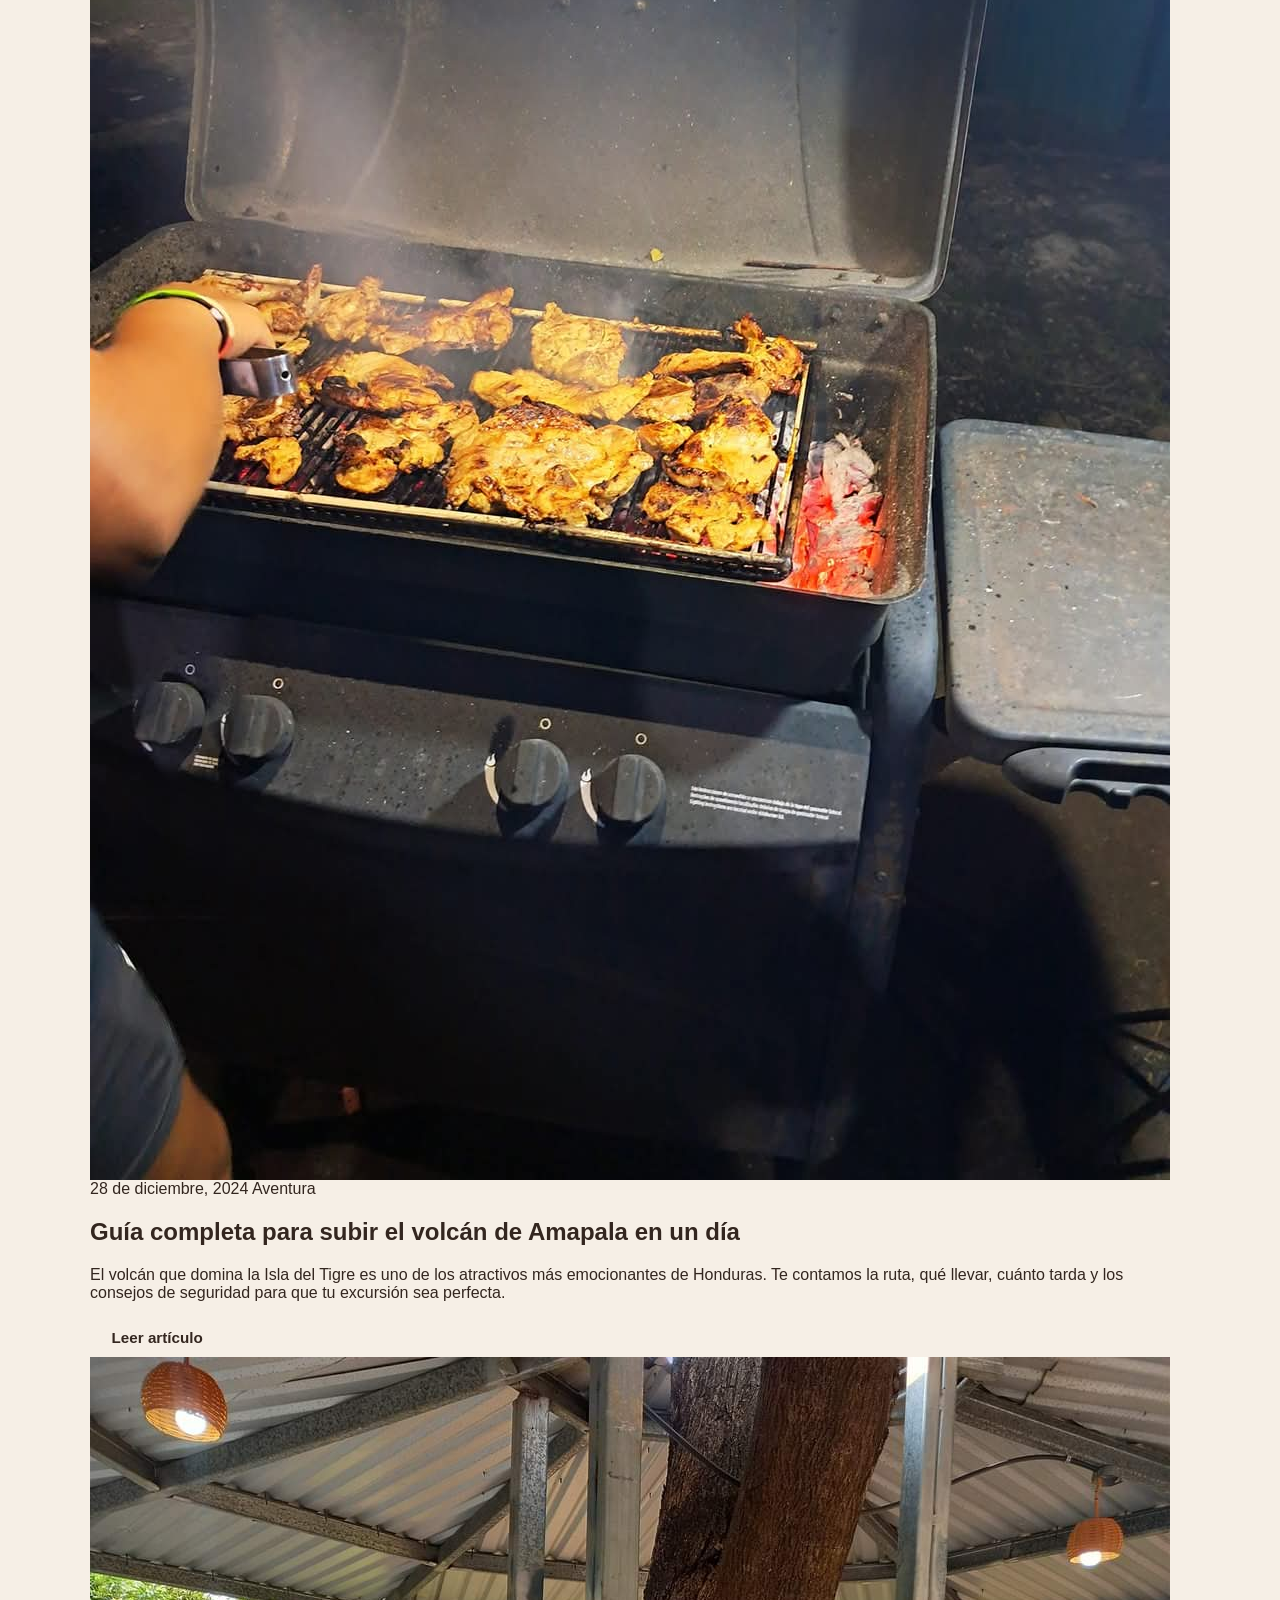
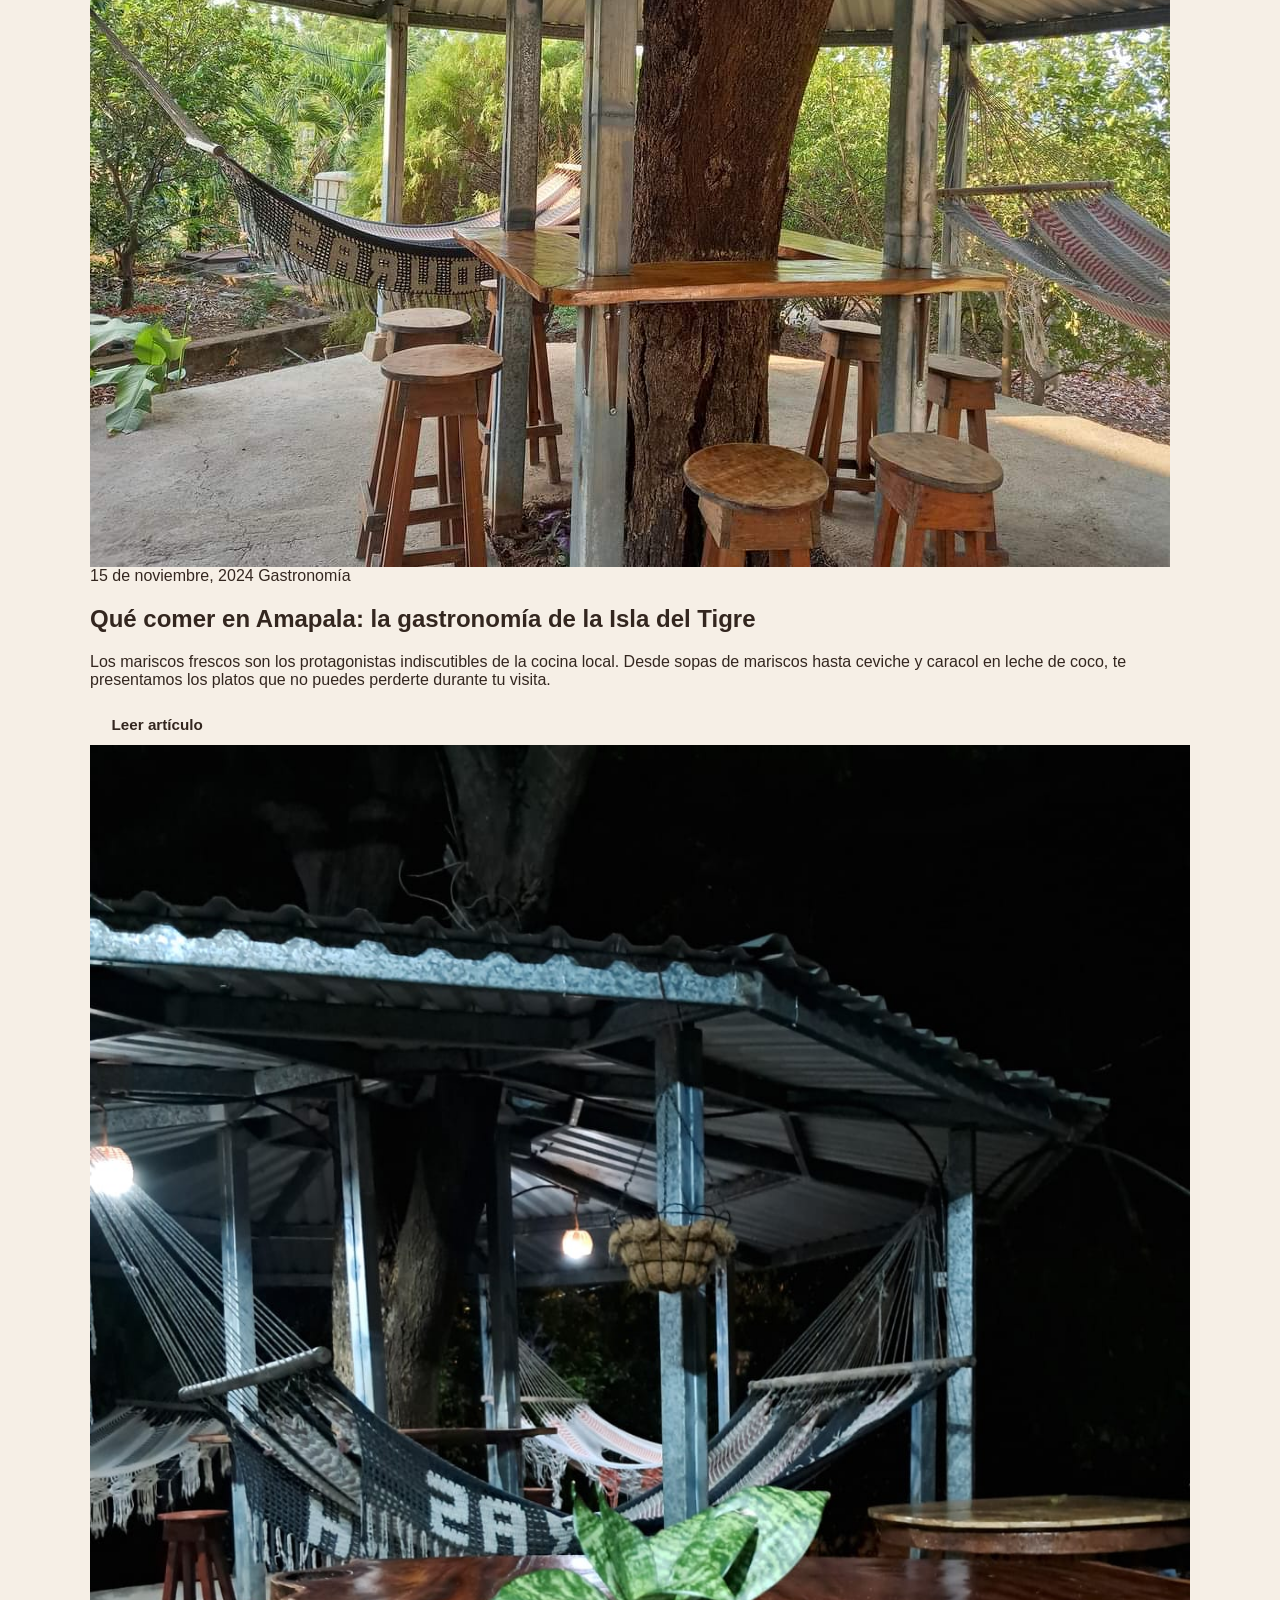
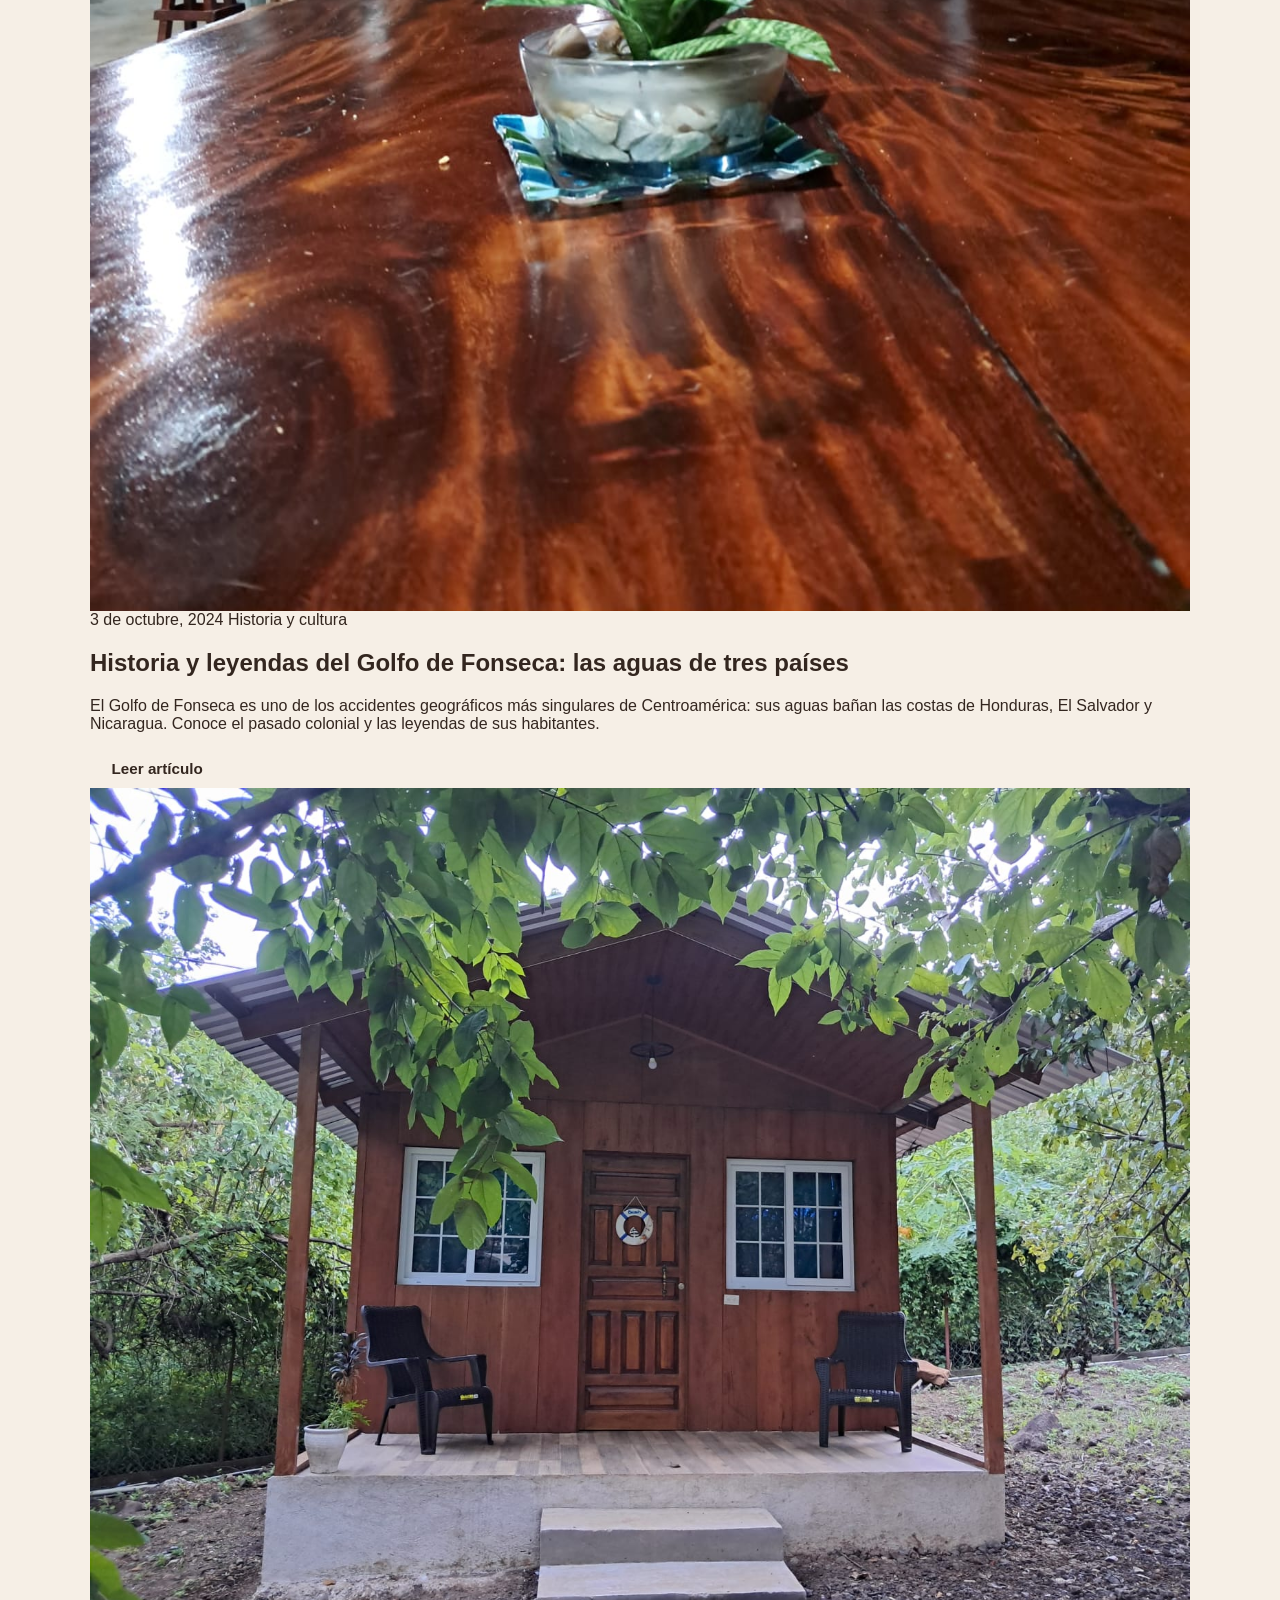
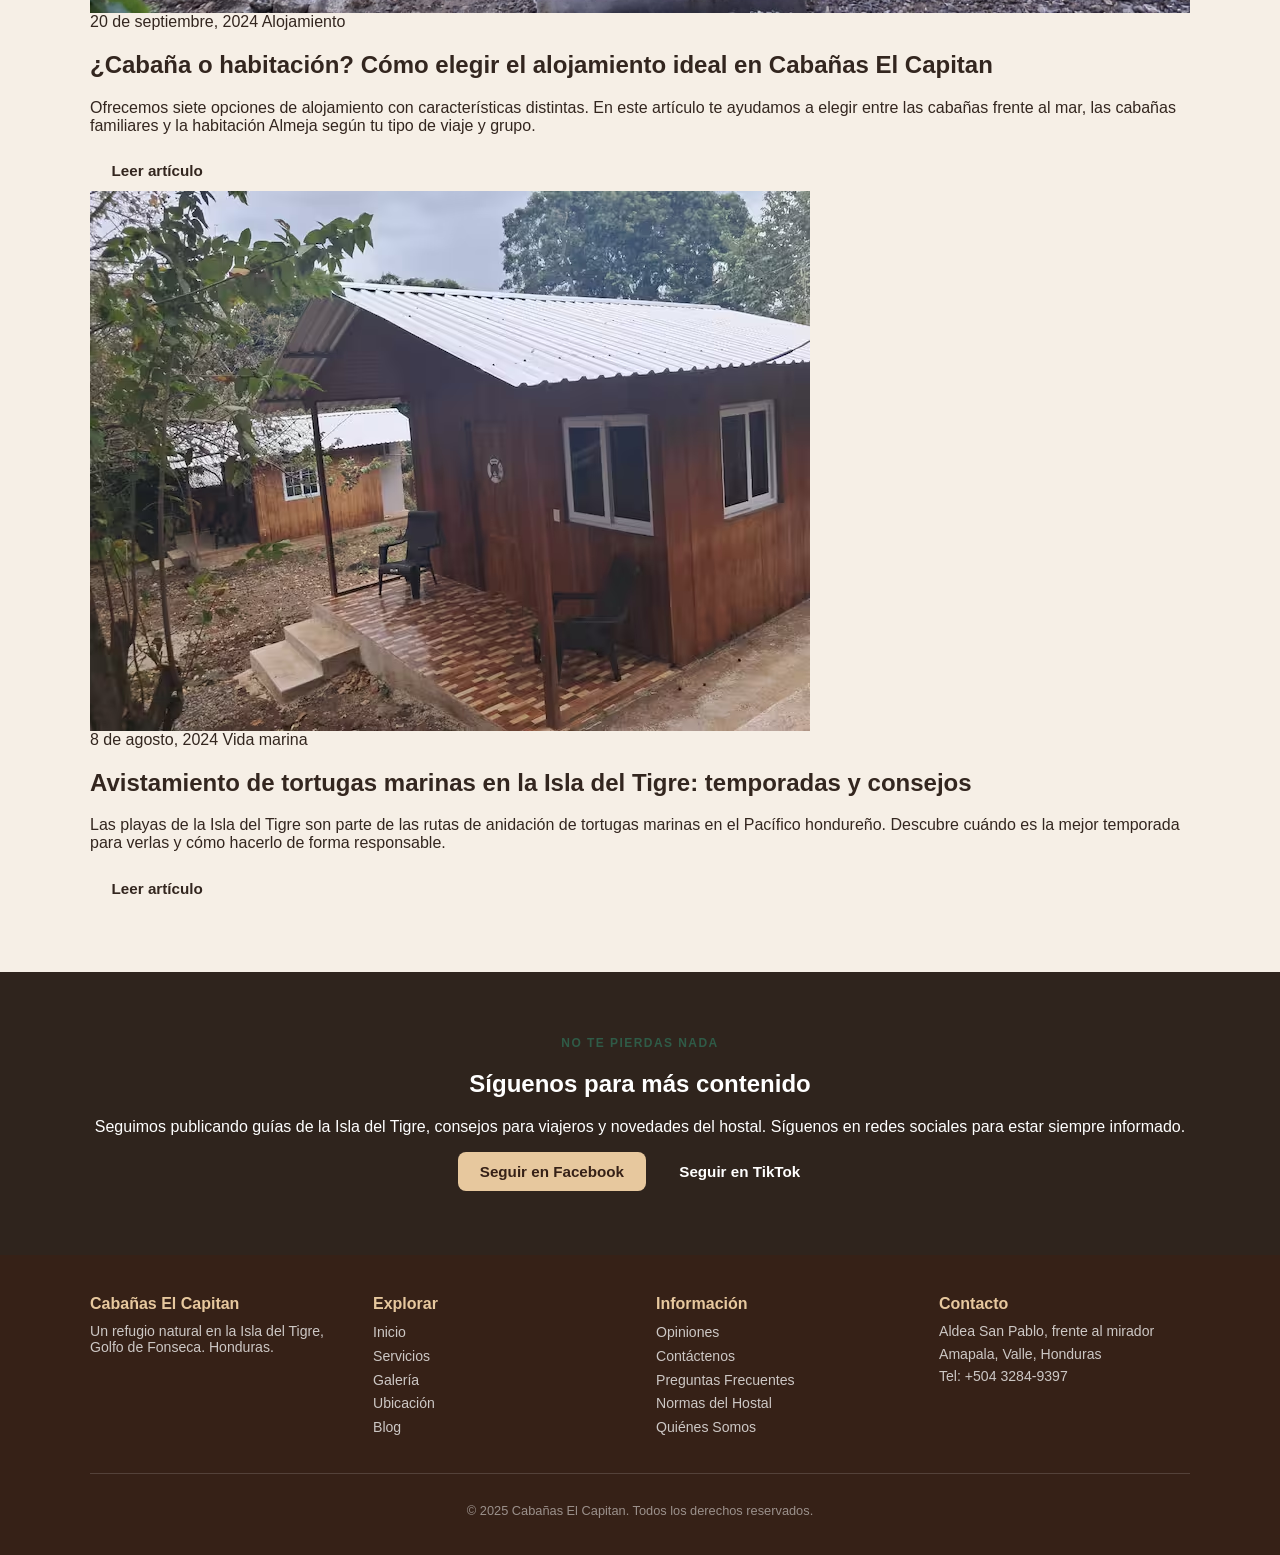
==== commit e3132b45: "Vinculos corregidos" ====
--- a/blog.html
+++ b/blog.html
@@ -7,7 +7,7 @@
   <title>Blog | Cabañas El Capitan</title>
   <meta name="description"
     content="Blog de viajes de Cabañas El Capitan. Descubre guías, consejos y relatos sobre la Isla del Tigre y el Golfo de Fonseca, Honduras." />
-  <link rel="stylesheet" href="styles/blog.css" />
+  <link rel="stylesheet" href="styles/style.css" />
   <script src="javascript/menu.js"></script>
 </head>
 
--- a/styles/style.css
+++ b/styles/style.css
@@ -0,0 +1,1590 @@
+* {
+    box-sizing: border-box;
+}
+
+html {
+    height: 100%;
+}
+
+body {
+    display: flex;
+    flex-direction: column;
+    min-height: 100%;
+    margin: 0;
+    padding: 0;
+    font-family: Arial, Helvetica, sans-serif;
+    background-color: #f6efe6;
+    color: #33261f;
+}
+
+img {
+    display: block;
+    max-width: 100%;
+}
+
+a {
+    color: inherit;
+}
+
+main {
+    flex: 1;
+}
+
+.container {
+    max-width: 1100px;
+    width: calc(100% - 2rem);
+    margin: 0 auto;
+}
+
+header {
+    display: flex;
+    flex-direction: column;
+    background-color: #f7efe4;
+    border-bottom: 2px solid #5b3a29;
+}
+
+header>div {
+    display: flex;
+    align-items: center;
+    justify-content: space-between;
+    gap: 1rem;
+    padding: 0.75rem 1.2rem;
+}
+
+.hamburguer-buttons {
+    display: flex;
+    flex-direction: column;
+    justify-content: space-evenly;
+    width: 48px;
+    height: 48px;
+    padding: 0.25rem;
+    cursor: pointer;
+}
+
+.hamburguer-buttons div {
+    background-color: #362117;
+    height: 0.25rem;
+    border-radius: 3px;
+}
+
+.brand {
+    display: flex;
+    align-items: center;
+    gap: 0.75rem;
+    text-decoration: none;
+    color: #362117;
+}
+
+.brand img {
+    border-radius: 8px;
+}
+
+.brand strong {
+    display: block;
+    font-size: 1.1rem;
+    line-height: 1;
+}
+
+.brand small {
+    display: block;
+    font-size: 0.75rem;
+    color: #6e5a4d;
+    margin-top: 0.15rem;
+}
+
+.header-social {
+    display: none;
+    gap: 0.5rem;
+}
+
+.header-social a {
+    padding: 0.4rem 0.75rem;
+    background-color: #ffffff;
+    border: 1px solid #bbb;
+    border-radius: 6px;
+    text-decoration: none;
+    color: #362117;
+    font-size: 0.8rem;
+    font-weight: 700;
+}
+
+.header-social a:hover {
+    background-color: #f0dfc7;
+}
+
+header nav {
+    overflow: hidden;
+    max-height: 100vh;
+    transition: max-height 0.5s ease-in-out;
+    background-color: #fffaf4;
+    border-top: 1px solid #ddd;
+}
+
+header nav.hidden {
+    max-height: 0;
+}
+
+header nav ul {
+    list-style: none;
+    padding: 0;
+    margin: 0;
+}
+
+header nav ul li {
+    border-bottom: 1px solid #eee;
+}
+
+header nav ul li a {
+    display: block;
+    padding: 0.75rem 1.2rem;
+    text-decoration: none;
+    color: #362117;
+    font-weight: 600;
+}
+
+header nav ul li a:hover,
+header nav ul li a.active {
+    background-color: #f0dfc7;
+    color: #5b3a29;
+}
+
+@media (min-width: 720px) {
+    header {
+        flex-direction: row;
+        flex-wrap: wrap;
+        align-items: center;
+        padding: 0.5rem 1.2rem;
+    }
+
+    header>div {
+        flex: 1;
+        padding: 0;
+    }
+
+    .hamburguer-buttons {
+        display: none;
+    }
+
+    .header-social {
+        display: flex;
+    }
+
+    header nav {
+        overflow: visible;
+        max-height: none;
+        background: none;
+        border-top: 1px solid rgba(91, 58, 41, 0.15);
+        flex: 0 0 100%;
+        transition: none;
+    }
+
+    header nav.hidden {
+        max-height: none;
+    }
+
+    header nav ul {
+        display: flex;
+        flex-wrap: wrap;
+        align-items: center;
+        justify-content: center;
+    }
+
+    header nav ul li {
+        border-bottom: none;
+    }
+
+    header nav ul li a {
+        font-size: 0.8rem;
+        padding: 0.5rem 0.65rem;
+        border-radius: 4px;
+    }
+}
+
+footer {
+    background-color: #362117;
+    color: #ffffff;
+    padding: 2.5rem 0 1.5rem;
+}
+
+.footer-grid {
+    display: flex;
+    flex-wrap: wrap;
+    gap: 2rem;
+}
+
+.footer-col {
+    flex: 1 1 180px;
+}
+
+.footer-col strong {
+    display: block;
+    font-size: 1rem;
+    margin-bottom: 0.65rem;
+    color: #e7c89e;
+}
+
+.footer-col p,
+.footer-col address {
+    margin: 0 0 0.4rem;
+    color: rgba(255, 255, 255, 0.75);
+    font-size: 0.88rem;
+    font-style: normal;
+}
+
+.footer-col ul {
+    list-style: none;
+    padding: 0;
+    margin: 0;
+}
+
+.footer-col ul li {
+    margin-bottom: 0.35rem;
+}
+
+.footer-col ul li a {
+    color: rgba(255, 255, 255, 0.75);
+    text-decoration: none;
+    font-size: 0.88rem;
+}
+
+.footer-col ul li a:hover {
+    color: #ffffff;
+    text-decoration: underline;
+}
+
+.footer-bottom {
+    margin-top: 2rem;
+    padding-top: 1rem;
+    border-top: 1px solid rgba(255, 255, 255, 0.15);
+    text-align: center;
+    color: rgba(255, 255, 255, 0.5);
+    font-size: 0.8rem;
+}
+
+.btn {
+    display: inline-block;
+    padding: 0.7rem 1.35rem;
+    border-radius: 8px;
+    text-decoration: none;
+    font-weight: 700;
+    font-size: 0.95rem;
+    cursor: pointer;
+    border: none;
+    text-align: center;
+}
+
+.btn-primary {
+    background-color: #e7c89e;
+    color: #362117;
+}
+
+.btn-primary:hover {
+    background-color: #d4b080;
+}
+
+.btn-secondary {
+    background-color: #362117;
+    color: #ffffff;
+}
+
+.btn-secondary:hover {
+    background-color: #2f241d;
+}
+
+.btn-group {
+    display: flex;
+    gap: 0.75rem;
+    flex-wrap: wrap;
+}
+
+.section {
+    padding: 4rem 0;
+}
+
+.section-dark {
+    background-color: #2f241d;
+    color: #ffffff;
+}
+
+.section-muted {
+    background-color: #f0dfc7;
+}
+
+.kicker {
+    margin: 0 0 0.5rem;
+    color: #2f5b47;
+    text-transform: uppercase;
+    letter-spacing: 0.12em;
+    font-size: 0.75rem;
+    font-weight: 800;
+}
+
+.section-heading {
+    max-width: 54rem;
+    margin-bottom: 2rem;
+}
+
+.section-heading h2 {
+    font-size: 2rem;
+    margin: 0.2rem 0 0.75rem;
+    color: #362117;
+}
+
+.section-heading p {
+    margin: 0;
+    color: #6e5a4d;
+}
+
+.section-heading.light .kicker {
+    color: #e7c89e;
+}
+
+.section-heading.light h2 {
+    color: #ffffff;
+}
+
+.section-heading.light p {
+    color: rgba(255, 255, 255, 0.75);
+}
+
+.form-group {
+    margin-bottom: 1.1rem;
+}
+
+.form-group label {
+    display: block;
+    margin-bottom: 0.4rem;
+    font-weight: 600;
+    font-size: 0.9rem;
+    color: #362117;
+}
+
+.form-group input,
+.form-group textarea,
+.form-group select {
+    width: 100%;
+    padding: 0.65rem 0.9rem;
+    border: 1px solid #bbb;
+    border-radius: 8px;
+    font-family: inherit;
+    font-size: 0.95rem;
+    background-color: #ffffff;
+    color: #33261f;
+}
+
+.form-group input:focus,
+.form-group textarea:focus,
+.form-group select:focus {
+    outline: 2px solid #5b3a29;
+    border-color: #5b3a29;
+}
+
+.form-group textarea {
+    min-height: 100px;
+    resize: vertical;
+}
+
+.error {
+    border-color: red;
+}
+
+.error-text {
+    font-weight: bold;
+    color: #760000;
+    font-size: 0.75rem;
+    display: block;
+    margin-top: 0.25rem;
+}
+
+.carousel {
+    position: relative;
+    width: 100%;
+    height: 80vh;
+    overflow: hidden;
+}
+
+.carousel .track {
+    display: flex;
+    position: absolute;
+    top: 0;
+    left: 0;
+    height: 80vh;
+    transition: left 0.7s ease-in-out;
+}
+
+.carousel .track .slide {
+    flex: 0 0 100vw;
+    width: 100vw;
+    height: 80vh;
+    position: relative;
+}
+
+.image {
+    width: 100%;
+    height: 100%;
+}
+
+.image picture,
+.image img {
+    width: 100%;
+    height: 100%;
+    object-fit: cover;
+    object-position: center;
+}
+
+.action {
+    position: absolute;
+    top: 50%;
+    left: 50%;
+    transform: translate(-50%, -50%);
+    width: 90%;
+    max-width: 520px;
+    padding: 2rem;
+    background-color: rgba(54, 33, 23, 0.82);
+    border-radius: 15px;
+    color: #ffffff;
+    text-align: center;
+    box-shadow: 3px 3px 10px rgba(0, 0, 0, 0.4);
+}
+
+.action h1 {
+    font-size: 2.2rem;
+    margin: 0.2rem 0 0.75rem;
+    line-height: 1.1;
+    color: #ffffff;
+}
+
+.action h2 {
+    font-size: 1.8rem;
+    margin: 0.2rem 0 0.75rem;
+    color: #ffffff;
+}
+
+.action p {
+    margin: 0 0 1.25rem;
+    color: rgba(255, 255, 255, 0.85);
+    font-size: 0.97rem;
+}
+
+.carousel .carousel-btn {
+    position: absolute;
+    top: 50%;
+    transform: translateY(-50%);
+    height: 4rem;
+    width: 2.5rem;
+    background-color: rgba(54, 33, 23, 0.60);
+    color: #ffffff;
+    border: none;
+    font-size: 1.4rem;
+    cursor: pointer;
+}
+
+.carousel .carousel-btn.btnleft {
+    left: 0;
+}
+
+.carousel .carousel-btn.btnright {
+    right: 0;
+}
+
+.hero-stats {
+    display: flex;
+    flex-wrap: wrap;
+    justify-content: center;
+    gap: 0.75rem;
+    margin: 1.25rem 0 0;
+    padding: 0;
+    list-style: none;
+}
+
+.hero-stats li {
+    flex: 0 0 calc(33% - 0.5rem);
+    padding: 0.85rem 0.5rem;
+    border: 1px solid rgba(255, 255, 255, 0.25);
+    border-radius: 10px;
+    background-color: rgba(255, 255, 255, 0.10);
+    text-align: center;
+}
+
+.hero-stats strong {
+    display: block;
+    font-size: 1.55rem;
+    line-height: 1;
+}
+
+.hero-stats span {
+    display: block;
+    margin-top: 0.3rem;
+    font-size: 0.78rem;
+    color: rgba(255, 255, 255, 0.82);
+}
+
+.cabanas-grid {
+    display: flex;
+    flex-wrap: wrap;
+    gap: 1.4rem;
+}
+
+.cabin-card {
+    flex: 0 0 100%;
+    background-color: #fffaf4;
+    border-radius: 15px;
+    overflow: hidden;
+    box-shadow: 0 4px 14px rgba(0, 0, 0, 0.14);
+}
+
+@media (min-width: 720px) {
+    .cabin-card {
+        flex: 0 0 calc(50% - 0.7rem);
+    }
+}
+
+@media (min-width: 1024px) {
+    .cabin-card {
+        flex: 0 0 calc(33.333% - 0.95rem);
+    }
+}
+
+.cabin-card img {
+    width: 100%;
+    height: 210px;
+    object-fit: cover;
+}
+
+.cabin-card .no-image {
+    width: 100%;
+    height: 210px;
+    background-color: #f0dfc7;
+    display: flex;
+    align-items: center;
+    justify-content: center;
+    color: #6e5a4d;
+    font-size: 0.88rem;
+    text-align: center;
+    padding: 1rem;
+}
+
+.cabin-card .card-body {
+    padding: 1.25rem;
+}
+
+.cabin-card .card-tag {
+    margin: 0 0 0.3rem;
+    color: #2f5b47;
+    text-transform: uppercase;
+    font-size: 0.75rem;
+    font-weight: 800;
+}
+
+.cabin-card h3 {
+    font-size: 1.3rem;
+    margin: 0 0 0.5rem;
+    color: #362117;
+}
+
+.cabin-card p {
+    margin: 0 0 1rem;
+    color: #6e5a4d;
+    font-size: 0.92rem;
+}
+
+.services-grid {
+    display: flex;
+    flex-wrap: wrap;
+    gap: 1.25rem;
+}
+
+.service-card {
+    flex: 0 0 100%;
+    padding: 1.5rem;
+    background-color: rgba(255, 255, 255, 0.08);
+    border: 1px solid rgba(255, 255, 255, 0.14);
+    border-radius: 15px;
+}
+
+@media (min-width: 720px) {
+    .service-card {
+        flex: 0 0 calc(50% - 0.625rem);
+    }
+}
+
+@media (min-width: 1024px) {
+    .service-card {
+        flex: 0 0 calc(33.333% - 0.84rem);
+    }
+}
+
+.service-card h3 {
+    margin: 0 0 0.5rem;
+    font-size: 1.1rem;
+    color: #e7c89e;
+}
+
+.service-card p {
+    margin: 0;
+    color: rgba(255, 255, 255, 0.78);
+    font-size: 0.93rem;
+}
+
+.story-layout {
+    display: flex;
+    flex-wrap: wrap;
+    gap: 2rem;
+}
+
+.story-copy {
+    flex: 0 0 100%;
+}
+
+.story-panel {
+    flex: 0 0 100%;
+    display: flex;
+    flex-direction: column;
+    gap: 1rem;
+    padding: 1.5rem;
+    background-color: #362117;
+    border-radius: 15px;
+    box-shadow: 0 4px 14px rgba(0, 0, 0, 0.15);
+    color: #ffffff;
+}
+
+@media (min-width: 720px) {
+    .story-copy {
+        flex: 1 1 55%;
+    }
+
+    .story-panel {
+        flex: 1 1 35%;
+    }
+}
+
+.story-copy h2 {
+    font-size: 1.9rem;
+    line-height: 1.1;
+    margin: 0.25rem 0 1rem;
+    color: #362117;
+}
+
+.story-copy p {
+    color: #6e5a4d;
+    margin: 0 0 0.85rem;
+}
+
+.story-note {
+    padding: 1rem 1.2rem;
+    border-radius: 8px;
+    background-color: rgba(255, 255, 255, 0.10);
+}
+
+.story-note span {
+    display: block;
+    margin-bottom: 0.35rem;
+    color: #e7c89e;
+    text-transform: uppercase;
+    font-size: 0.75rem;
+    font-weight: 800;
+}
+
+.story-note strong {
+    display: block;
+    font-size: 0.95rem;
+}
+
+.location-card {
+    display: flex;
+    flex-wrap: wrap;
+    background-color: #fffaf4;
+    border-radius: 15px;
+    box-shadow: 0 4px 14px rgba(0, 0, 0, 0.12);
+    overflow: hidden;
+}
+
+.location-info {
+    flex: 0 0 100%;
+    padding: 2rem;
+    background-color: #362117;
+    color: #ffffff;
+}
+
+.location-steps {
+    flex: 0 0 100%;
+    padding: 2rem;
+}
+
+.location-info h3 {
+    font-size: 1.5rem;
+    margin: 0 0 1rem;
+    color: #e7c89e;
+}
+
+.location-info p {
+    margin: 0 0 0.55rem;
+    color: rgba(255, 255, 255, 0.85);
+    font-size: 0.95rem;
+}
+
+.location-info .btn {
+    margin-top: 1.25rem;
+}
+
+.location-steps h3 {
+    font-size: 1.4rem;
+    margin: 0 0 1rem;
+    color: #362117;
+}
+
+.location-steps ol {
+    padding-left: 1.2rem;
+    margin: 0;
+}
+
+.location-steps ol li {
+    margin-bottom: 0.7rem;
+    color: #6e5a4d;
+}
+
+.reviews-grid {
+    display: flex;
+    flex-wrap: wrap;
+    gap: 1.4rem;
+}
+
+.review-card {
+    flex: 0 0 100%;
+    margin: 0;
+    padding: 1.5rem;
+    background-color: #fffaf4;
+    border-radius: 15px;
+    box-shadow: 0 4px 10px rgba(0, 0, 0, 0.10);
+    border: 1px solid #e0d0c0;
+}
+
+@media (min-width: 720px) {
+    .review-card {
+        flex: 0 0 calc(50% - 0.7rem);
+    }
+}
+
+@media (min-width: 1024px) {
+    .review-card {
+        flex: 0 0 calc(33.333% - 0.95rem);
+    }
+}
+
+.review-card p {
+    margin: 0 0 1rem;
+    color: #6e5a4d;
+    font-style: italic;
+}
+
+.review-card cite {
+    display: block;
+    font-style: normal;
+    font-weight: 700;
+    font-size: 0.85rem;
+    color: #5b3a29;
+}
+
+.contact-cta {
+    display: flex;
+    flex-wrap: wrap;
+    gap: 2.5rem;
+    align-items: center;
+    justify-content: space-between;
+}
+
+.contact-cta-info {
+    flex: 1 1 340px;
+}
+
+.contact-cta-info h2 {
+    font-size: 2rem;
+    margin: 0.25rem 0 0.85rem;
+    color: #ffffff;
+}
+
+.contact-cta-info p {
+    margin: 0 0 0.85rem;
+    color: rgba(255, 255, 255, 0.8);
+}
+
+.contact-quick {
+    list-style: none;
+    padding: 0;
+    margin: 0;
+}
+
+.contact-quick li {
+    padding: 0.35rem 0;
+    color: rgba(255, 255, 255, 0.85);
+    font-size: 0.93rem;
+    border-bottom: 1px solid rgba(255, 255, 255, 0.1);
+}
+
+.contact-quick li:last-child {
+    border-bottom: none;
+}
+
+.contact-cta-actions {
+    display: flex;
+    flex-direction: column;
+    gap: 0.75rem;
+    flex: 0 0 auto;
+}
+
+.btn-sand {
+    background-color: #e7c89e;
+    color: #362117;
+}
+
+.btn-sand:hover {
+    background-color: #d4b080;
+}
+
+.btn-outline {
+    background-color: transparent;
+    border: 2px solid #e7c89e;
+    color: #e7c89e;
+}
+
+.btn-outline:hover {
+    background-color: rgba(231, 200, 158, 0.15);
+}
+
+
+.page-banner {
+    background-color: #362117;
+    color: #fff;
+    padding: 2.5rem 0;
+}
+
+.page-banner .kicker {
+    color: #e7c89e;
+}
+
+.page-banner h1 {
+    font-size: 2.2rem;
+    margin: 0.25rem 0 0.5rem;
+    color: #fff;
+}
+
+.page-banner p {
+    margin: 0;
+    color: rgba(255, 255, 255, 0.8);
+    max-width: 44rem;
+}
+
+.breadcrumb ul {
+    list-style: none;
+    padding: 0;
+    margin: 0 0 0.75rem;
+    display: flex;
+    flex-wrap: wrap;
+    gap: 0.25rem;
+    align-items: center;
+}
+
+.breadcrumb ul li {
+    font-size: 0.82rem;
+    color: rgba(255, 255, 255, 0.6);
+}
+
+.breadcrumb ul li a {
+    color: rgba(255, 255, 255, 0.85);
+    text-decoration: underline;
+}
+
+.breadcrumb ul li+li::before {
+    content: "›";
+    margin-right: 0.25rem;
+}
+
+.service-item {
+    flex: 0 0 100%;
+    padding: 1.75rem;
+    background-color: #fffaf4;
+    border-radius: 15px;
+    box-shadow: 0 4px 10px rgba(0, 0, 0, 0.10);
+    border-left: 4px solid #5b3a29;
+}
+
+@media (min-width:720px) {
+    .service-item {
+        flex: 0 0 calc(50% - 0.7rem);
+    }
+}
+
+@media (min-width:1024px) {
+    .service-item {
+        flex: 0 0 calc(33.333% - 0.95rem);
+    }
+}
+
+.service-icon {
+    font-size: 2rem;
+    margin-bottom: 0.75rem;
+}
+
+.service-item h3 {
+    font-size: 1.15rem;
+    margin: 0 0 0.5rem;
+    color: #362117;
+}
+
+.service-item p {
+    margin: 0;
+    color: #6e5a4d;
+    font-size: 0.93rem;
+    line-height: 1.6;
+}
+
+.inclusion-layout {
+    display: flex;
+    flex-wrap: wrap;
+    gap: 2rem;
+}
+
+.inclusion-col {
+    flex: 1 1 280px;
+}
+
+.inclusion-title {
+    font-size: 1.1rem;
+    margin: 0 0 1rem;
+    padding: 0.5rem 1rem;
+    border-radius: 6px;
+}
+
+.inclusion-title.incluido {
+    background-color: #2f5b47;
+    color: #fff;
+}
+
+.inclusion-title.opcional {
+    background-color: #5b3a29;
+    color: #fff;
+}
+
+.inclusion-list {
+    list-style: none;
+    padding: 0;
+    margin: 0;
+}
+
+.inclusion-list li {
+    padding: 0.55rem 0;
+    border-bottom: 1px solid rgba(91, 58, 41, 0.12);
+    color: #6e5a4d;
+    font-size: 0.95rem;
+}
+
+.inclusion-list li::before {
+    content: "✓  ";
+    color: #2f5b47;
+    font-weight: 700;
+}
+
+.inclusion-title.opcional+.inclusion-list li::before {
+    content: "+ ";
+    color: #5b3a29;
+}
+
+.cta-block {
+    text-align: center;
+}
+
+.cta-block .section-heading {
+    margin-left: auto;
+    margin-right: auto;
+    text-align: center;
+}
+
+.cta-block .btn-group {
+    justify-content: center;
+}
+
+.location-card {
+    display: flex;
+    flex-wrap: wrap;
+    border-radius: 15px;
+    overflow: hidden;
+    box-shadow: 0 4px 14px rgba(0, 0, 0, 0.12);
+}
+
+.location-info {
+    flex: 0 0 100%;
+    padding: 2rem;
+    background-color: #362117;
+    color: #ffffff;
+}
+
+.location-steps {
+    flex: 0 0 100%;
+    padding: 2rem;
+    background-color: #fffaf4;
+}
+
+@media (min-width:720px) {
+    .location-info {
+        flex: 0 0 40%;
+    }
+
+    .location-steps {
+        flex: 0 0 60%;
+    }
+}
+
+.location-info h2 {
+    font-size: 1.6rem;
+    margin: 0 0 1rem;
+    color: #e7c89e;
+}
+
+.location-info p {
+    margin: 0 0 0.5rem;
+    color: rgba(255, 255, 255, 0.85);
+    font-size: 0.95rem;
+}
+
+.location-info .btn {
+    margin-top: 1.25rem;
+    display: inline-block;
+}
+
+.location-steps h2 {
+    font-size: 1.5rem;
+    margin: 0 0 1.25rem;
+    color: #362117;
+}
+
+.steps-list {
+    list-style: none;
+    padding: 0;
+    margin: 0;
+    counter-reset: steps;
+}
+
+.steps-list li {
+    counter-increment: steps;
+    display: flex;
+    gap: 1rem;
+    margin-bottom: 1.25rem;
+    padding-bottom: 1.25rem;
+    border-bottom: 1px solid #e0d0c0;
+}
+
+.steps-list li:last-child {
+    border-bottom: none;
+}
+
+.steps-list li::before {
+    content: counter(steps);
+    flex: 0 0 2rem;
+    width: 2rem;
+    height: 2rem;
+    border-radius: 50%;
+    background-color: #5b3a29;
+    color: #ffffff;
+    font-weight: 700;
+    font-size: 0.9rem;
+    display: flex;
+    align-items: center;
+    justify-content: center;
+    margin-top: 0.15rem;
+}
+
+.steps-list li strong {
+    display: block;
+    margin-bottom: 0.25rem;
+    color: #362117;
+}
+
+.steps-list li span {
+    color: #6e5a4d;
+    font-size: 0.92rem;
+}
+
+/*ATRACTIVOS*/
+.attractions-grid {
+    display: flex;
+    flex-wrap: wrap;
+    gap: 1.4rem;
+}
+
+.attraction-card {
+    flex: 0 0 100%;
+    background-color: #fffaf4;
+    border-radius: 15px;
+    overflow: hidden;
+    box-shadow: 0 4px 10px rgba(0, 0, 0, 0.1);
+}
+
+@media (min-width:560px) {
+    .attraction-card {
+        flex: 0 0 calc(50% - 0.7rem);
+    }
+}
+
+@media (min-width:1024px) {
+    .attraction-card {
+        flex: 0 0 calc(25% - 1.05rem);
+    }
+}
+
+.attraction-img {
+    height: 160px;
+    overflow: hidden;
+}
+
+.attraction-img picture,
+.attraction-img img {
+    width: 100%;
+    height: 100%;
+    object-fit: cover;
+}
+
+.attraction-body {
+    padding: 1rem 1.25rem;
+}
+
+.attraction-body h3 {
+    font-size: 1.1rem;
+    margin: 0 0 0.5rem;
+    color: #362117;
+}
+
+.attraction-body p {
+    margin: 0 0 0.4rem;
+    color: #6e5a4d;
+    font-size: 0.9rem;
+}
+
+.attraction-distance {
+    font-size: 0.8rem;
+    font-weight: 700;
+    color: #5b3a29;
+}
+
+/*TRANSPORT NOTE*/
+.transport-note {
+    display: flex;
+    flex-wrap: wrap;
+    gap: 2rem;
+    align-items: center;
+}
+
+.transport-note>div:first-child {
+    flex: 1 1 55%;
+}
+
+.transport-note h2 {
+    font-size: 1.8rem;
+    margin: 0.25rem 0 0.75rem;
+    color: #ffffff;
+}
+
+.transport-note p {
+    color: rgba(255, 255, 255, 0.8);
+    margin: 0 0 0.6rem;
+}
+
+.transport-note a {
+    color: #e7c89e;
+}
+
+.transport-note .kicker {
+    color: #e7c89e;
+}
+
+.transport-data {
+    display: flex;
+    flex-wrap: wrap;
+    gap: 1rem;
+    flex: 1 1 35%;
+}
+
+.data-item {
+    flex: 1 1 100px;
+    padding: 1.25rem;
+    background-color: rgba(255, 255, 255, 0.1);
+    border-radius: 12px;
+    text-align: center;
+}
+
+.data-item strong {
+    display: block;
+    font-size: 1.7rem;
+    color: #e7c89e;
+    margin-bottom: 0.35rem;
+}
+
+.data-item span {
+    font-size: 0.82rem;
+    color: rgba(255, 255, 255, 0.75);
+}
+
+.footer-col strong {
+    color: #e7c89e;
+}
+
+.footer-bottom {
+    text-align: center;
+    margin-top: 2rem;
+}
+
+.btn {
+    padding: 0.7rem 1.35rem;
+    border-radius: 8px;
+    font-weight: 700;
+}
+
+.btn-primary {
+    background-color: #e7c89e;
+}
+
+.btn-secondary {
+    background-color: #362117;
+    color: #fff;
+}
+
+.kicker {
+    text-transform: uppercase;
+    font-size: 0.75rem;
+    font-weight: 800;
+}
+
+.story-copy {
+    flex: 1;
+}
+
+.story-panel {
+    flex: 1;
+}
+
+.story-note {
+    padding: 1rem;
+}
+
+/*NORMAS INTRO*/
+.normas-intro {
+    background-color: #fffaf4;
+    border-left: 4px solid #5b3a29;
+    border-radius: 0 10px 10px 0;
+    padding: 1.25rem 1.5rem;
+    margin-bottom: 2.5rem;
+}
+.normas-intro p {
+    margin:0;
+    color:#33261f;
+    font-size:0.97rem;
+    line-height:1.65;
+}
+.normas-intro a {
+    color:#5b3a29;
+    font-weight:700;
+}
+
+/*NORMAS GRID*/
+.normas-grid {
+    display: flex;
+    flex-wrap: wrap;
+    gap: 1.5rem;
+    margin-bottom: 3rem;
+}
+.norma-section {
+    flex: 0 0 100%;
+    background-color: #fffaf4;
+    border-radius: 15px;
+    padding: 1.75rem 1.5rem;
+    box-shadow: 0 3px 10px rgba(0,0,0,0.08);
+}
+@media (min-width:600px) {
+    .norma-section {
+        flex:0 0 calc(50% - 0.75rem);
+    }
+}
+@media (min-width:1000px) {
+    .norma-section {
+        flex:0 0 calc(33.333% - 1rem);
+    }
+}
+.norma-icon {
+    font-size:2rem;
+    margin-bottom:0.75rem;
+    line-height:1;
+}
+.norma-section h2 {
+    font-size:1.2rem;
+    color:#362117;
+    margin:0 0 1rem;
+    padding-bottom:0.5rem;
+    border-bottom:2px solid #e7c89e;
+}
+.norma-section ul {
+    list-style:none;
+    padding:0;
+    margin:0;
+}
+.norma-section ul li {
+    padding:0.4rem 0 0.4rem 1.4rem;
+    position:relative;
+    color:#33261f;
+    font-size:0.92rem;
+    border-bottom:1px solid #f5e8d8;
+    line-height:1.55;
+}
+.norma-section ul li:last-child {
+    border-bottom:none;
+}
+.norma-section ul li::before {
+    content:"✔";
+    color:#2f5b47;
+    font-size:0.75rem;
+    position:absolute;
+    left:0;
+    top:0.55rem;
+}
+
+/*FOOTER NOTE*/
+.normas-footer-note {
+    background-color: #362117;
+    color: rgba(255,255,255,0.85);
+    border-radius: 15px;
+    padding: 2rem 2.25rem;
+    display: flex;
+    flex-wrap: wrap;
+    gap: 1.25rem;
+    align-items: center;
+    justify-content: space-between;
+}
+.normas-footer-note p {
+    margin:0;
+    flex:1 1 300px;
+    font-size:0.93rem;
+    line-height:1.6;
+}
+
+/*FILTROS*/
+.filter-bar {
+    display: flex;
+    flex-wrap: wrap;
+    gap: 0.75rem;
+    margin-bottom: 2rem;
+}
+.filtro-btn {
+    padding: 0.55rem 1.2rem;
+    background-color: #fffaf4;
+    border: 2px solid #bbb;
+    border-radius: 999px;
+    font-family: inherit;
+    font-size: 0.88rem;
+    font-weight: 600;
+    color: #362117;
+    cursor: pointer;
+}
+.filtro-btn:hover {
+    border-color: #5b3a29;
+    background-color: #f0dfc7;
+}
+.filtro-btn.activo {
+    background-color: #5b3a29;
+    border-color: #5b3a29;
+    color: #ffffff;
+}
+
+/*GALERÍA GRID*/
+.galeria-grid {
+    display: flex;
+    flex-wrap: wrap;
+    gap: 1rem;
+}
+.galeria-item {
+    flex: 0 0 100%;
+    margin: 0;
+    overflow: hidden;
+    border-radius: 12px;
+    box-shadow: 0 4px 10px rgba(0,0,0,0.12);
+    background-color: #fffaf4;
+}
+@media (min-width:560px) {
+    .galeria-item {
+        flex:0 0 calc(50% - 0.5rem);
+    }
+}
+@media (min-width:900px) {
+    .galeria-item {
+        flex:0 0 calc(33.333% - 0.67rem);
+    }
+}
+@media (min-width:1100px) {
+    .galeria-item {
+        flex:0 0 calc(25% - 0.75rem);
+    }
+}
+
+.galeria-item img {
+    width: 100%;
+    height: 200px;
+    object-fit: cover;
+    object-position: center;
+}
+.galeria-item figcaption {
+    padding: 0.5rem 0.75rem;
+    font-size: 0.8rem;
+    color: #6e5a4d;
+    text-align: center;
+}
+
+/*BOTÓN WHATSAPP*/
+.btn-whatsapp {
+    display: inline-block;
+    padding: 0.65rem 1.1rem;
+    background-color: #25D366;
+    color: #fff;
+    border-radius: 8px;
+    text-decoration: none;
+    font-weight: 700;
+    font-size: 0.88rem;
+}
+.btn-whatsapp:hover {
+    background-color: #1fba59;
+}
+
+/*CONTACTO LAYOUT*/
+.contact-layout {
+    display: flex;
+    flex-wrap: wrap;
+    gap: 2.5rem;
+}
+
+.contact-info {
+    flex: 0 0 100%;
+    background-color: #362117;
+    color: #fff;
+    border-radius: 15px;
+    padding: 2rem;
+}
+
+.contact-form-wrap {
+    flex: 0 0 100%;
+    background-color: #fffaf4;
+    border-radius: 15px;
+    padding: 2rem;
+    box-shadow: 0 4px 12px rgba(0, 0, 0, 0.1);
+}
+
+@media (min-width:780px) {
+    .contact-info {
+        flex: 0 0 32%;
+    }
+
+    .contact-form-wrap {
+        flex: 1;
+    }
+}
+
+/*INFO CONTACTO*/
+.contact-info h2 {
+    font-size: 1.4rem;
+    color: #e7c89e;
+    margin: 0 0 1.5rem;
+}
+
+.info-item {
+    margin-bottom: 1.25rem;
+    border-bottom: 1px solid rgba(255, 255, 255, 0.1);
+    padding-bottom: 1.25rem;
+}
+
+.info-item:last-child {
+    border-bottom: none;
+    padding-bottom: 0;
+}
+
+.info-item strong {
+    display: block;
+    color: #e7c89e;
+    font-size: 0.82rem;
+    text-transform: uppercase;
+    letter-spacing: 0.08em;
+    margin-bottom: 0.35rem;
+}
+
+.info-item p {
+    margin: 0;
+    color: rgba(255, 255, 255, 0.8);
+    font-size: 0.9rem;
+    line-height: 1.6;
+}
+
+.info-item a {
+    color: rgba(255, 255, 255, 0.8);
+    text-decoration: underline;
+}
+
+/*FORMULARIO*/
+.contact-form-wrap h2 {
+    font-size: 1.5rem;
+    color: #362117;
+    margin: 0 0 1.5rem;
+}
+
+fieldset {
+    border: none;
+    margin: 0;
+    padding: 0;
+}
+
+legend {
+    font-size: 0.9rem;
+    font-weight: 700;
+    color: #6e5a4d;
+    margin-bottom: 1rem;
+}
+
+.form-group input,
+.form-group textarea {
+    border: 2px solid #e0d0c0;
+}
+
+.form-group input:focus,
+.form-group textarea:focus {
+    outline: none;
+    border-color: #5b3a29;
+}
+
+.form-group textarea {
+    min-height: 120px;
+}
+
+.form-group input.error,
+.form-group textarea.error {
+    border-color: #c0392b;
+}
+
+.error-text {
+    color: #c0392b;
+    font-size: 0.82rem;
+    margin-top: 0.3rem;
+    display: block;
+}
+
+.required {
+    color: #c0392b;
+}
+
+.optional {
+    color: #6e5a4d;
+    font-weight: 400;
+    font-size: 0.82rem;
+}
+
+.form-exito {
+    background-color: #d4edda;
+    color: #155724;
+    border: 1px solid #c3e6cb;
+    border-radius: 8px;
+    padding: 0.9rem 1.1rem;
+    margin-bottom: 1rem;
+    font-size: 0.92rem;
+}
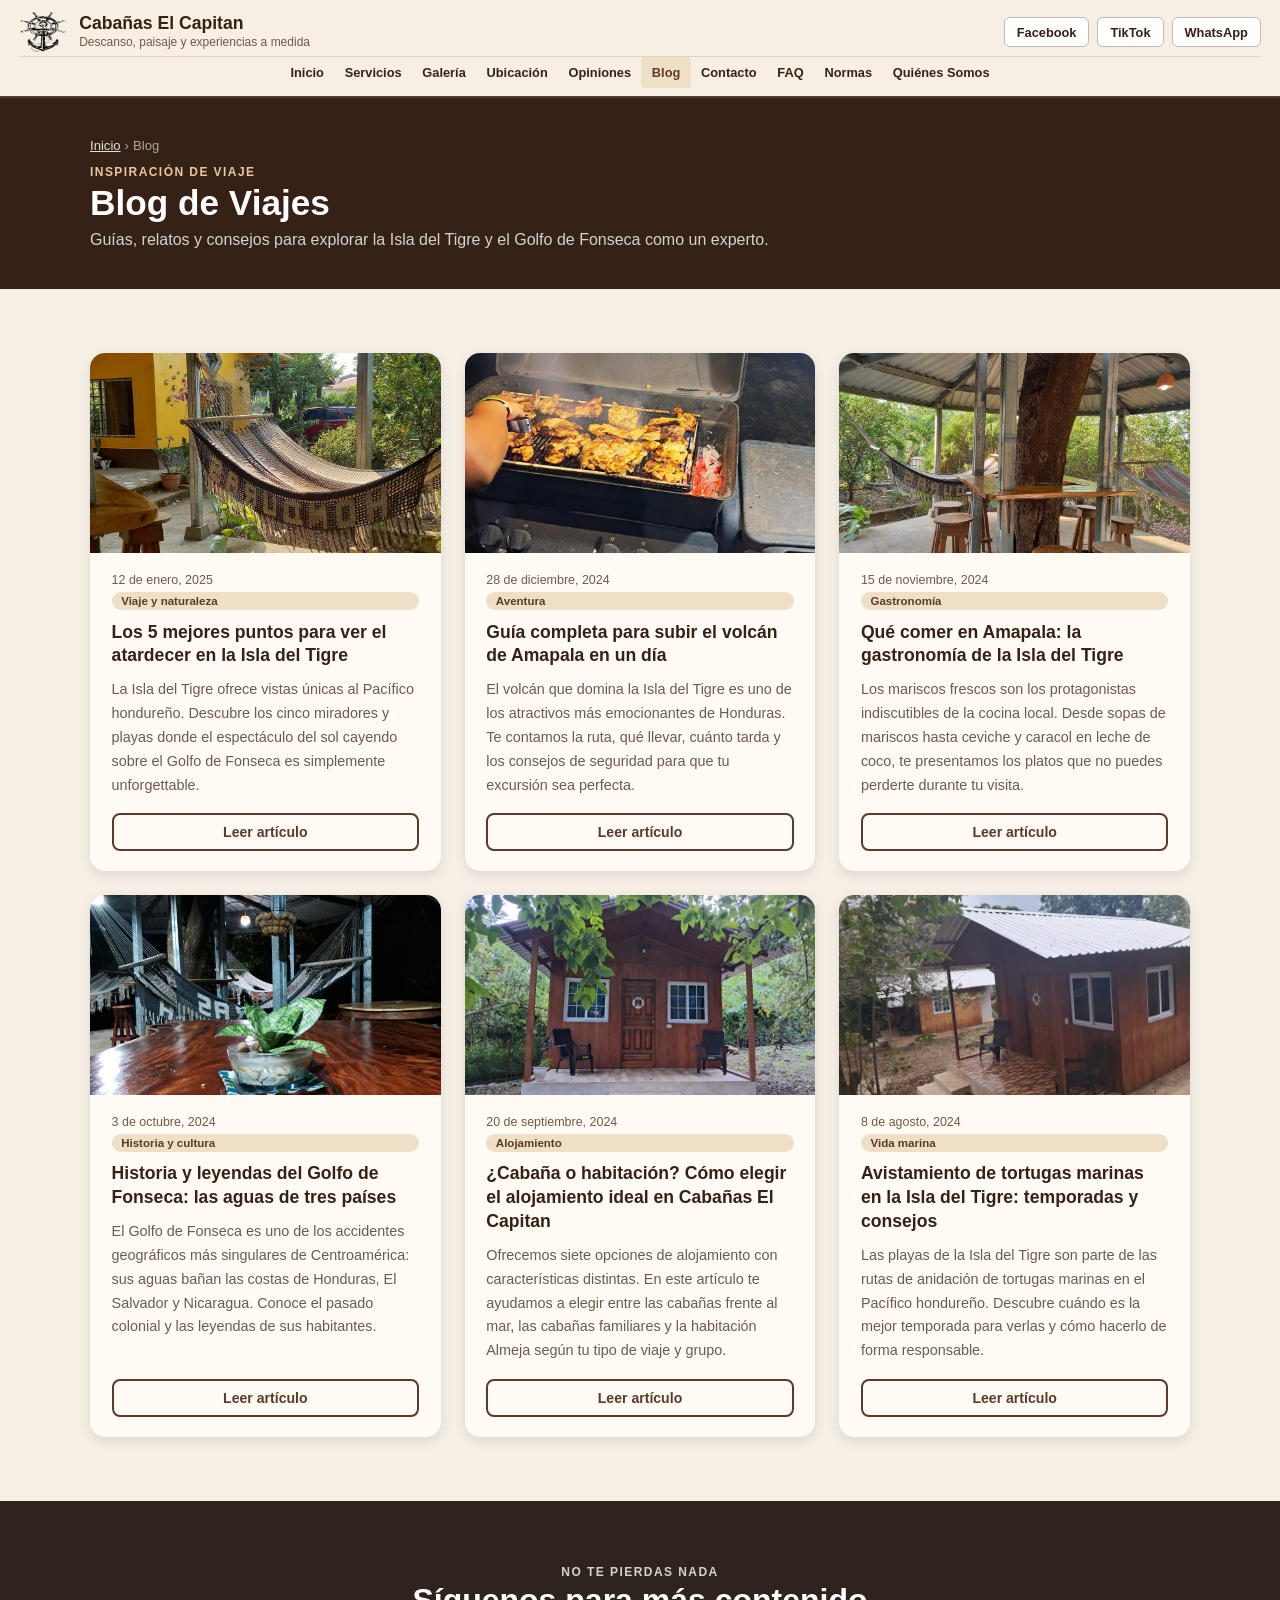
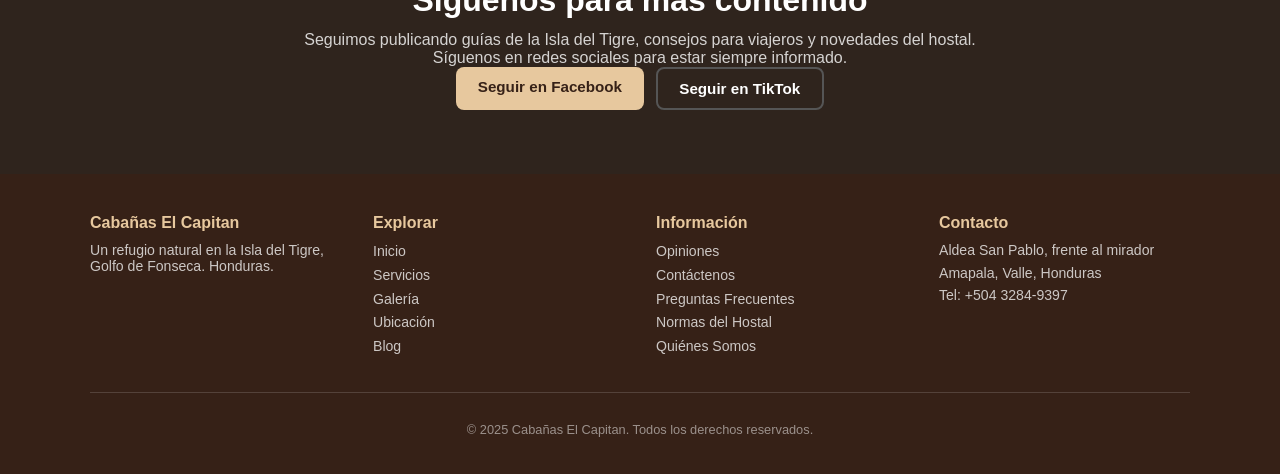
==== commit 22a1b447: "correccion ruta html" ====
--- a/blog.html
+++ b/blog.html
@@ -40,7 +40,7 @@
         <li><a href="contacto.html">Contacto</a></li>
         <li><a href="faq.html">FAQ</a></li>
         <li><a href="normas.html">Normas</a></li>
-        <li><a href="quienes-somos.html">Quiénes Somos</a></li>
+        <li><a href="quienes_somos.html">Quiénes Somos</a></li>
       </ul>
     </nav>
   </header>
--- a/styles/style.css
+++ b/styles/style.css
@@ -690,15 +690,6 @@
     font-size: 0.95rem;
 }
 
-.location-card {
-    display: flex;
-    flex-wrap: wrap;
-    background-color: #fffaf4;
-    border-radius: 15px;
-    box-shadow: 0 4px 14px rgba(0, 0, 0, 0.12);
-    overflow: hidden;
-}
-
 .location-info {
     flex: 0 0 100%;
     padding: 2rem;
@@ -1104,7 +1095,6 @@
     font-size: 0.92rem;
 }
 
-/*ATRACTIVOS*/
 .attractions-grid {
     display: flex;
     flex-wrap: wrap;
@@ -1165,7 +1155,6 @@
     color: #5b3a29;
 }
 
-/*TRANSPORT NOTE*/
 .transport-note {
     display: flex;
     flex-wrap: wrap;
@@ -1232,40 +1221,6 @@
     margin-top: 2rem;
 }
 
-.btn {
-    padding: 0.7rem 1.35rem;
-    border-radius: 8px;
-    font-weight: 700;
-}
-
-.btn-primary {
-    background-color: #e7c89e;
-}
-
-.btn-secondary {
-    background-color: #362117;
-    color: #fff;
-}
-
-.kicker {
-    text-transform: uppercase;
-    font-size: 0.75rem;
-    font-weight: 800;
-}
-
-.story-copy {
-    flex: 1;
-}
-
-.story-panel {
-    flex: 1;
-}
-
-.story-note {
-    padding: 1rem;
-}
-
-/*NORMAS INTRO*/
 .normas-intro {
     background-color: #fffaf4;
     border-left: 4px solid #5b3a29;
@@ -1273,82 +1228,91 @@
     padding: 1.25rem 1.5rem;
     margin-bottom: 2.5rem;
 }
+
 .normas-intro p {
-    margin:0;
-    color:#33261f;
-    font-size:0.97rem;
-    line-height:1.65;
-}
+    margin: 0;
+    color: #33261f;
+    font-size: 0.97rem;
+    line-height: 1.65;
+}
+
 .normas-intro a {
-    color:#5b3a29;
-    font-weight:700;
-}
-
-/*NORMAS GRID*/
+    color: #5b3a29;
+    font-weight: 700;
+}
+
 .normas-grid {
     display: flex;
     flex-wrap: wrap;
     gap: 1.5rem;
     margin-bottom: 3rem;
 }
+
 .norma-section {
     flex: 0 0 100%;
     background-color: #fffaf4;
     border-radius: 15px;
     padding: 1.75rem 1.5rem;
-    box-shadow: 0 3px 10px rgba(0,0,0,0.08);
-}
+    box-shadow: 0 3px 10px rgba(0, 0, 0, 0.08);
+}
+
 @media (min-width:600px) {
     .norma-section {
-        flex:0 0 calc(50% - 0.75rem);
-    }
-}
+        flex: 0 0 calc(50% - 0.75rem);
+    }
+}
+
 @media (min-width:1000px) {
     .norma-section {
-        flex:0 0 calc(33.333% - 1rem);
-    }
-}
+        flex: 0 0 calc(33.333% - 1rem);
+    }
+}
+
 .norma-icon {
-    font-size:2rem;
-    margin-bottom:0.75rem;
-    line-height:1;
-}
+    font-size: 2rem;
+    margin-bottom: 0.75rem;
+    line-height: 1;
+}
+
 .norma-section h2 {
-    font-size:1.2rem;
-    color:#362117;
-    margin:0 0 1rem;
-    padding-bottom:0.5rem;
-    border-bottom:2px solid #e7c89e;
-}
+    font-size: 1.2rem;
+    color: #362117;
+    margin: 0 0 1rem;
+    padding-bottom: 0.5rem;
+    border-bottom: 2px solid #e7c89e;
+}
+
 .norma-section ul {
-    list-style:none;
-    padding:0;
-    margin:0;
-}
+    list-style: none;
+    padding: 0;
+    margin: 0;
+}
+
 .norma-section ul li {
-    padding:0.4rem 0 0.4rem 1.4rem;
-    position:relative;
-    color:#33261f;
-    font-size:0.92rem;
-    border-bottom:1px solid #f5e8d8;
-    line-height:1.55;
-}
+    padding: 0.4rem 0 0.4rem 1.4rem;
+    position: relative;
+    color: #33261f;
+    font-size: 0.92rem;
+    border-bottom: 1px solid #f5e8d8;
+    line-height: 1.55;
+}
+
 .norma-section ul li:last-child {
-    border-bottom:none;
-}
+    border-bottom: none;
+}
+
 .norma-section ul li::before {
-    content:"✔";
-    color:#2f5b47;
-    font-size:0.75rem;
-    position:absolute;
-    left:0;
-    top:0.55rem;
-}
-
-/*FOOTER NOTE*/
+    content: "✔";
+    color: #2f5b47;
+    font-size: 0.75rem;
+    position: absolute;
+    left: 0;
+    top: 0.55rem;
+}
+
 .normas-footer-note {
     background-color: #362117;
-    color: rgba(255,255,255,0.85);
+    color: rgba(255, 255, 255, 0.85);
     border-radius: 15px;
     padding: 2rem 2.25rem;
     display: flex;
@@ -1357,20 +1321,21 @@
     align-items: center;
     justify-content: space-between;
 }
+
 .normas-footer-note p {
-    margin:0;
-    flex:1 1 300px;
-    font-size:0.93rem;
-    line-height:1.6;
-}
-
-/*FILTROS*/
+    margin: 0;
+    flex: 1 1 300px;
+    font-size: 0.93rem;
+    line-height: 1.6;
+}
+
 .filter-bar {
     display: flex;
     flex-wrap: wrap;
     gap: 0.75rem;
     margin-bottom: 2rem;
 }
+
 .filtro-btn {
     padding: 0.55rem 1.2rem;
     background-color: #fffaf4;
@@ -1382,43 +1347,48 @@
     color: #362117;
     cursor: pointer;
 }
+
 .filtro-btn:hover {
     border-color: #5b3a29;
     background-color: #f0dfc7;
 }
+
 .filtro-btn.activo {
     background-color: #5b3a29;
     border-color: #5b3a29;
     color: #ffffff;
 }
 
-/*GALERÍA GRID*/
 .galeria-grid {
     display: flex;
     flex-wrap: wrap;
     gap: 1rem;
 }
+
 .galeria-item {
     flex: 0 0 100%;
     margin: 0;
     overflow: hidden;
     border-radius: 12px;
-    box-shadow: 0 4px 10px rgba(0,0,0,0.12);
+    box-shadow: 0 4px 10px rgba(0, 0, 0, 0.12);
     background-color: #fffaf4;
 }
+
 @media (min-width:560px) {
     .galeria-item {
-        flex:0 0 calc(50% - 0.5rem);
-    }
-}
+        flex: 0 0 calc(50% - 0.5rem);
+    }
+}
+
 @media (min-width:900px) {
     .galeria-item {
-        flex:0 0 calc(33.333% - 0.67rem);
-    }
-}
+        flex: 0 0 calc(33.333% - 0.67rem);
+    }
+}
+
 @media (min-width:1100px) {
     .galeria-item {
-        flex:0 0 calc(25% - 0.75rem);
+        flex: 0 0 calc(25% - 0.75rem);
     }
 }
 
@@ -1428,6 +1398,7 @@
     object-fit: cover;
     object-position: center;
 }
+
 .galeria-item figcaption {
     padding: 0.5rem 0.75rem;
     font-size: 0.8rem;
@@ -1435,7 +1406,6 @@
     text-align: center;
 }
 
-/*BOTÓN WHATSAPP*/
 .btn-whatsapp {
     display: inline-block;
     padding: 0.65rem 1.1rem;
@@ -1446,11 +1416,11 @@
     font-weight: 700;
     font-size: 0.88rem;
 }
+
 .btn-whatsapp:hover {
     background-color: #1fba59;
 }
 
-/*CONTACTO LAYOUT*/
 .contact-layout {
     display: flex;
     flex-wrap: wrap;
@@ -1483,7 +1453,6 @@
     }
 }
 
-/*INFO CONTACTO*/
 .contact-info h2 {
     font-size: 1.4rem;
     color: #e7c89e;
@@ -1522,7 +1491,6 @@
     text-decoration: underline;
 }
 
-/*FORMULARIO*/
 .contact-form-wrap h2 {
     font-size: 1.5rem;
     color: #362117;
@@ -1587,4 +1555,234 @@
     padding: 0.9rem 1.1rem;
     margin-bottom: 1rem;
     font-size: 0.92rem;
+}
+
+.faq-container {
+    max-width: 800px;
+}
+
+.faq-category {
+    margin-bottom: 3rem;
+}
+
+.faq-category h2 {
+    font-size: 1.4rem;
+    color: #362117;
+    margin: 0 0 1.25rem;
+    padding-bottom: 0.5rem;
+    border-bottom: 2px solid #5b3a29;
+}
+
+.faq-item {
+    border-radius: 8px;
+    overflow: hidden;
+    margin-bottom: 0.5rem;
+    border: 1px solid #e0d0c0;
+    background-color: #fffaf4;
+}
+
+.faq-pregunta {
+    display: block;
+    width: 100%;
+    text-align: left;
+    background-color: #fffaf4;
+    border: none;
+    padding: 1rem 3rem 1rem 1.25rem;
+    font-family: inherit;
+    font-size: 1rem;
+    font-weight: 600;
+    color: #362117;
+    cursor: pointer;
+    position: relative;
+}
+
+.faq-pregunta::after {
+    content: "+";
+    position: absolute;
+    right: 1.25rem;
+    top: 50%;
+    transform: translateY(-50%);
+    font-size: 1.4rem;
+    font-weight: 400;
+    color: #5b3a29;
+    line-height: 1;
+}
+
+.faq-pregunta:hover {
+    background-color: #f0dfc7;
+}
+
+.faq-pregunta.abierto {
+    background-color: #f0dfc7;
+    border-bottom: 1px solid #e0d0c0;
+}
+
+.faq-pregunta.abierto::after {
+    content: "−";
+}
+
+.faq-respuesta {
+    overflow: hidden;
+    max-height: 600px;
+    transition: all 0.35s ease-in-out;
+    padding: 0 1.25rem 1rem;
+    background-color: #fffaf4;
+}
+
+.faq-respuesta.hidden {
+    max-height: 0;
+    padding-top: 0;
+    padding-bottom: 0;
+}
+
+.faq-respuesta p {
+    margin: 0.75rem 0 0;
+    color: #6e5a4d;
+    font-size: 0.95rem;
+    line-height: 1.65;
+}
+
+.faq-respuesta a {
+    color: #5b3a29;
+    text-decoration: underline;
+}
+
+.faq-cta {
+    margin-top: 2rem;
+    padding: 2rem;
+    background-color: #362117;
+    color: #fff;
+    border-radius: 15px;
+    display: flex;
+    align-items: center;
+    flex-wrap: wrap;
+    gap: 1rem;
+    justify-content: space-between;
+}
+
+.faq-cta p {
+    margin: 0;
+    font-size: 1.1rem;
+    font-weight: 600;
+}
+
+.btn-tiktok {
+    background-color: #2f241d;
+    color: #fff;
+    border: 2px solid #555;
+}
+
+.btn-tiktok:hover {
+    background-color: #1a1510;
+}
+
+.btn-outline-earth {
+    background-color: transparent;
+    border: 2px solid #5b3a29;
+    color: #5b3a29;
+    border-radius: 8px;
+    padding: 0.55rem 1.1rem;
+    font-size: 0.88rem;
+    font-weight: 700;
+    display: inline-block;
+    text-decoration: none;
+}
+
+.btn-outline-earth:hover {
+    background-color: #5b3a29;
+    color: #fff;
+}
+
+.center-group {
+    justify-content: center;
+}
+
+.cta-block h2 {
+    font-size: 2rem;
+    margin: 0.2rem 0 0.75rem;
+    color: #fff;
+}
+
+.cta-block p {
+    margin: 0 auto;
+    color: rgba(255, 255, 255, 0.8);
+    max-width: 44rem;
+}
+
+.blog-grid {
+    display: flex;
+    flex-wrap: wrap;
+    gap: 1.5rem;
+}
+
+.blog-card {
+    flex: 0 0 100%;
+    background-color: #fffaf4;
+    border-radius: 15px;
+    overflow: hidden;
+    box-shadow: 0 4px 12px rgba(0, 0, 0, 0.1);
+    display: flex;
+    flex-direction: column;
+}
+
+@media (min-width:600px) {
+    .blog-card {
+        flex: 0 0 calc(50% - 0.75rem);
+    }
+}
+
+@media (min-width:1000px) {
+    .blog-card {
+        flex: 0 0 calc(33.333% - 1rem);
+    }
+}
+
+.blog-card-img {
+    height: 200px;
+    overflow: hidden;
+}
+
+.blog-card-img img {
+    width: 100%;
+    height: 100%;
+    object-fit: cover;
+    object-position: center;
+}
+
+.blog-card-body {
+    padding: 1.25rem 1.35rem;
+    display: flex;
+    flex-direction: column;
+    flex: 1;
+}
+
+.post-date {
+    font-size: 0.78rem;
+    color: #6e5a4d;
+}
+
+.post-tag {
+    display: inline-block;
+    margin: 0.3rem 0 0.65rem;
+    padding: 0.2rem 0.6rem;
+    background-color: #f0dfc7;
+    border-radius: 999px;
+    font-size: 0.72rem;
+    font-weight: 700;
+    color: #5b3a29;
+}
+
+.blog-card-body h2 {
+    font-size: 1.1rem;
+    margin: 0 0 0.65rem;
+    color: #362117;
+    line-height: 1.35;
+}
+
+.blog-card-body p {
+    flex: 1;
+    margin: 0 0 1rem;
+    color: #6e5a4d;
+    font-size: 0.9rem;
+    line-height: 1.65;
 }
